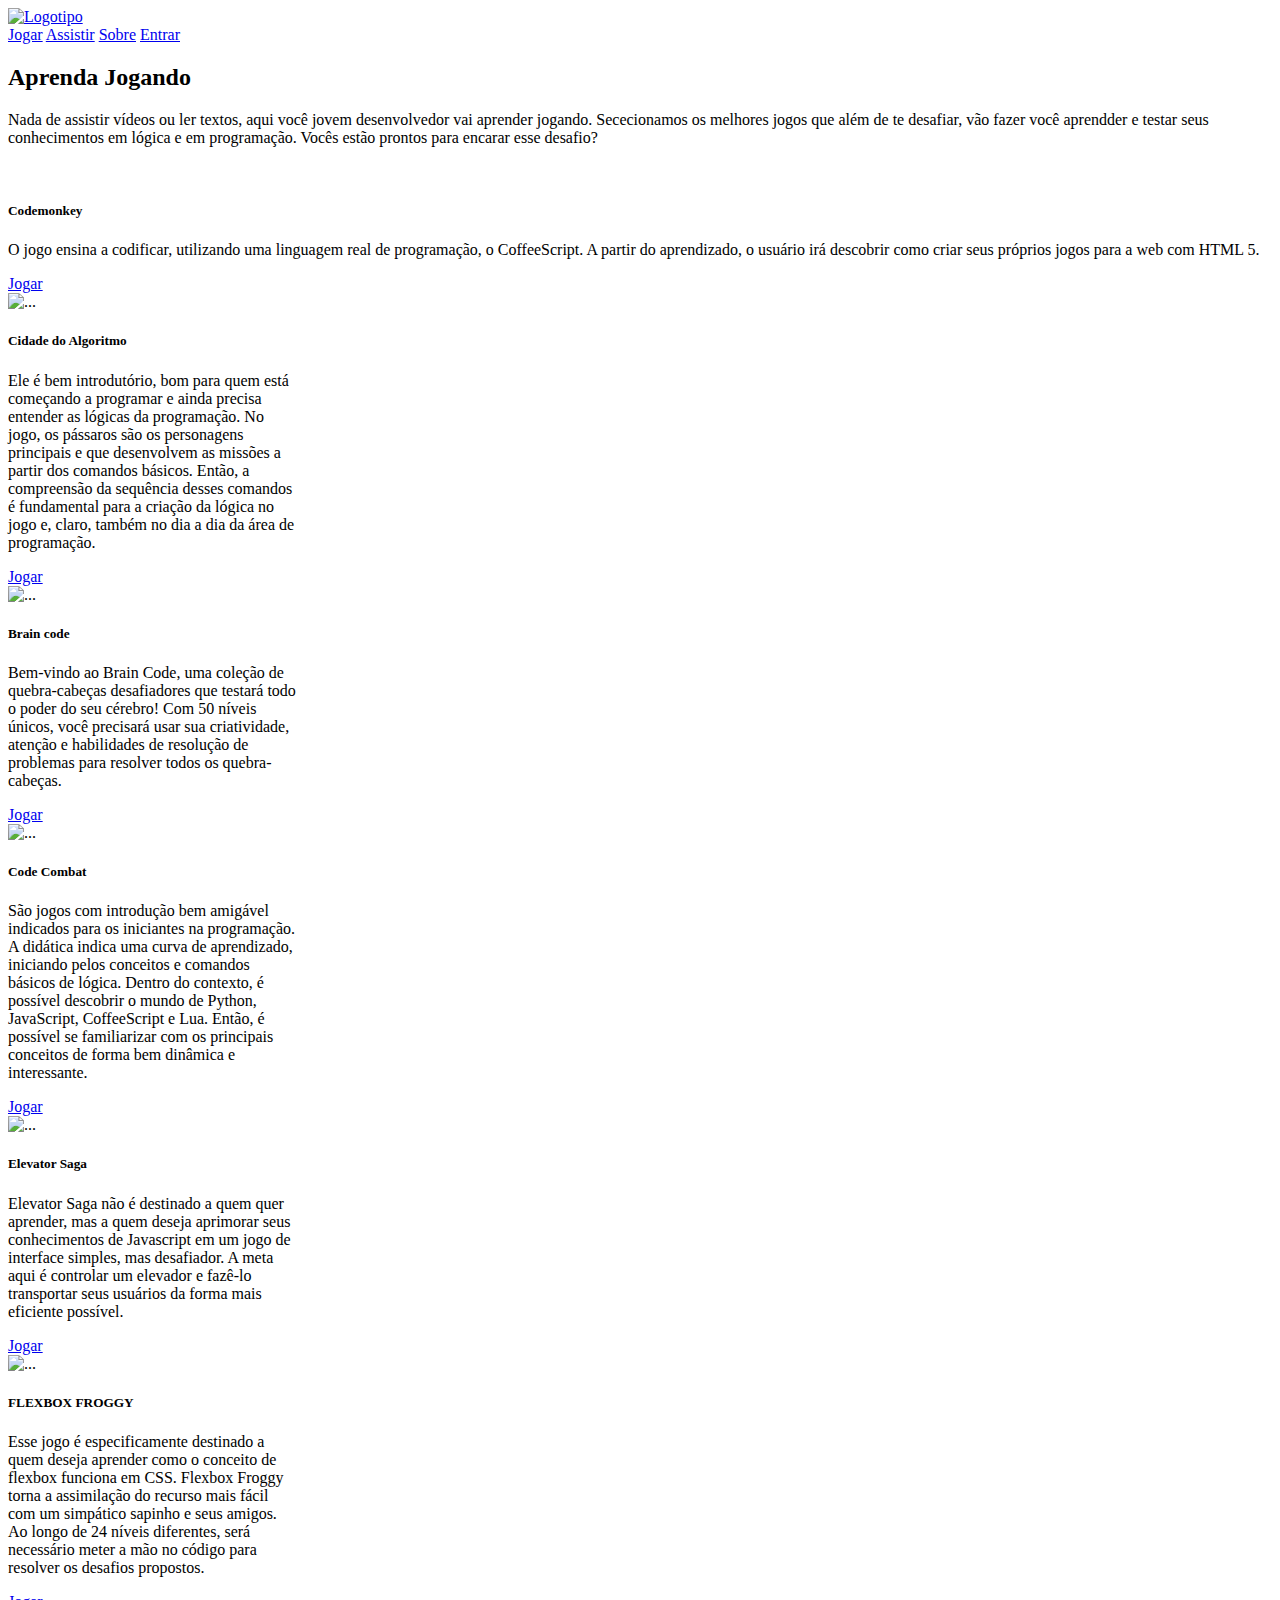
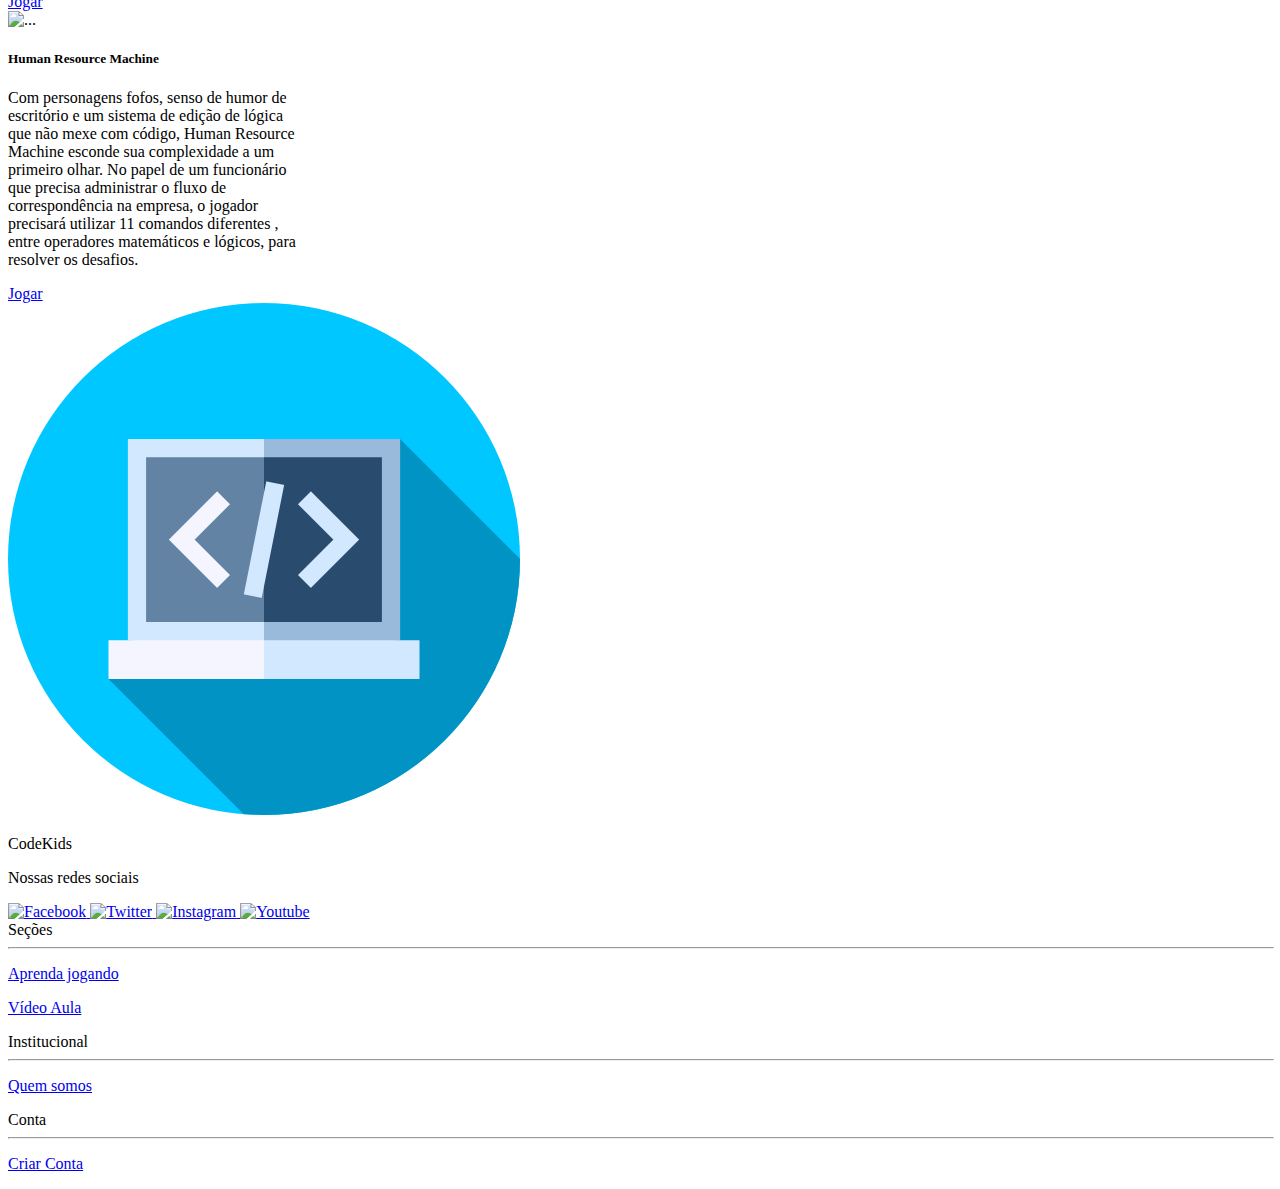
==== jogos.html @ b1df5c60 "refactor: alterado as pastas do projeto" ====
<!DOCTYPE html>
<html lang="pt-br">
<head>
    <meta charset="UTF-8">
    <meta name="viewport" content="width=device-width, initial-scale=1.0">

    <link rel="preconnect" href="https://fonts.googleapis.com">
    <link rel="preconnect" href="https://fonts.gstatic.com" crossorigin>
    <link href="https://fonts.googleapis.com/css2?family=Luckiest+Guy&display=swap" rel="stylesheet">
    <link rel="preconnect" href="https://fonts.googleapis.com">
    <link rel="preconnect" href="https://fonts.gstatic.com" crossorigin>
    <link href="https://fonts.googleapis.com/css2?family=Open+Sans&display=swap" rel="stylesheet">
    <link rel="stylesheet" href="css/jogos.css">

    <link href="https://cdn.jsdelivr.net/npm/bootstrap@5.3.2/dist/css/bootstrap.min.css" rel="stylesheet" integrity="sha384-T3c6CoIi6uLrA9TneNEoa7RxnatzjcDSCmG1MXxSR1GAsXEV/Dwwykc2MPK8M2HN" crossorigin="anonymous">

    <title>CodeKids/Jogos</title>
</head>
<body>
    <header>
        <nav>
            <nav class="menu">
                <a href="../index.html" class="menu__logo">
                  <img src="images/logo.png" alt="Logotipo" class="menu__logo-image"/>
                </a>
                <div class="menu__links">
                  <a href="jogos.html" class="menu__link">Jogar</a>
                  <a href="../videoAula/videoAula.html" class="menu__link">Assistir</a>
                  <a href="../quemSomos/quemSomos.html" class="menu__link">Sobre</a>
                  <a href="../login/login.html" class="menu__link">Entrar</a>
                </div>
            </nav>
        </nav>
    </header>
    

    <main>
        <section class="descricao" >
            <h2>Aprenda Jogando</h2>  
            <p>Nada de assistir vídeos ou ler textos, aqui você jovem desenvolvedor vai aprender jogando. Sececionamos os melhores jogos que além de te desafiar, vão fazer você aprendder e testar seus conhecimentos em lógica e em programação. Vocês estão prontos para encarar esse desafio?</p>
        </section>
        <section>
            <div class="card-destaque">
                <img class="card-destaque-img" src="images/codemonkey.png" alt="">
                <div class="card-destaque-conteudo">
                    <h5>Codemonkey</h5>
                    <p>O jogo ensina a codificar, utilizando uma linguagem real de programação, o CoffeeScript. A partir do aprendizado, o usuário irá descobrir como criar seus próprios jogos para a web com HTML 5.</p>
                    <a href="https://www.codemonkey.com/" target="_blank" class="btn btn-primary">Jogar</a>
                </div>
            </div>
        </section>
        <section class="cards">
            <div class="cards-line">
                <div class="card" style="width: 18rem;">
                    <img src="images/Cidade do Algoritmo.png" class="card-img-top" alt="...">
                    <div class="card-body">
                      <h5 class="card-title">Cidade do Algoritmo</h5>
                      <p class="card-text">Ele é bem introdutório, bom para quem está começando a programar e ainda precisa entender as lógicas da programação. No jogo, os pássaros são os personagens principais e que desenvolvem as missões a partir dos comandos básicos. Então, a compreensão da sequência desses comandos é fundamental para a criação da lógica no jogo e, claro, também no dia a dia da área de programação. </p>
                      <a href="https://play.google.com/store/apps/details?id=air.MusterenGames.ElHarezmiCoding&hl=pt_BR&gl=US" target="_blank" class="btn btn-primary">Jogar</a>
                    </div>
                </div>
                <div class="card" style="width: 18rem;">
                    <img src="images/brain code.png" class="card-img-top" alt="...">
                    <div class="card-body">
                      <h5 class="card-title">Brain code</h5>
                      <p class="card-text">Bem-vindo ao Brain Code, uma coleção de quebra-cabeças desafiadores que testará todo o poder do seu cérebro! Com 50 níveis únicos, você precisará usar sua criatividade, atenção e habilidades de resolução de problemas para resolver todos os quebra-cabeças.</p>
                      <a href="https://play.google.com/store/apps/details?id=com.kk.braincode&hl=pt_BR&gl=US" target="_blank" class="btn btn-primary">Jogar</a>
                    </div>
                </div>
                <div class="card" style="width: 18rem;">
                    <img src="images/codecombat-header.jpg" class="card-img-top" alt="...">
                    <div class="card-body">
                      <h5 class="card-title">Code Combat</h5>
                      <p class="card-text">São jogos com introdução bem amigável indicados para os iniciantes na programação. A didática indica uma curva de aprendizado, iniciando pelos conceitos e comandos básicos de lógica. Dentro do contexto, é possível descobrir o mundo de Python, JavaScript, CoffeeScript e Lua. Então, é possível se familiarizar com os principais conceitos de forma bem dinâmica e interessante.</p>
                      <a href="https://codecombat.com/" target="_blank" class="btn btn-primary">Jogar</a>
                    </div>
                </div>
                <div class="card" style="width: 18rem;">
                    <img src="images/elevator-saga.jpg" class="card-img-top" alt="...">
                    <div class="card-body">
                      <h5 class="card-title">Elevator Saga</h5>
                      <p class="card-text">Elevator Saga não é destinado a quem quer aprender, mas a quem deseja aprimorar seus conhecimentos de Javascript em um jogo de interface simples, mas desafiador. A meta aqui é controlar um elevador e fazê-lo transportar seus usuários da forma mais eficiente possível.</p>
                      <a href="https://play.elevatorsaga.com/" target="_blank" class="btn btn-primary">Jogar</a>
                    </div>
                </div>
                <div class="card" style="width: 18rem;">
                    <img src="images/flexbox froggy.jpg" class="card-img-top" alt="...">
                    <div class="card-body">
                      <h5 class="card-title">FLEXBOX FROGGY</h5>
                      <p class="card-text">Esse jogo é especificamente destinado a quem deseja aprender como o conceito de flexbox funciona em CSS. Flexbox Froggy torna a assimilação do recurso mais fácil com um simpático sapinho e seus amigos. Ao longo de 24 níveis diferentes, será necessário meter a mão no código para resolver os desafios propostos.</p>
                      <a href="https://flexboxfroggy.com/" target="_blank" class="btn btn-primary">Jogar</a>
                    </div>
                </div>
                <div class="card" style="width: 18rem;">
                    <img src="images/Human Resource Machine.jpg" class="card-img-top" alt="...">
                    <div class="card-body">
                      <h5 class="card-title">Human Resource Machine</h5>
                      <p class="card-text">Com personagens fofos, senso de humor de escritório e um sistema de edição de lógica que não mexe com código, Human Resource Machine esconde sua complexidade a um primeiro olhar. No papel de um funcionário que precisa administrar o fluxo de correspondência na empresa, o jogador precisará utilizar 11 comandos diferentes , entre operadores matemáticos e lógicos, para resolver os desafios.</p>
                      <a href="https://tomorrowcorporation.com/humanresourcemachine" target="_blank" class="btn btn-primary">Jogar</a>
                    </div>
                </div>
            </div>
        </section>
    </main>
    
    <footer class="footer container">
        <div class="empresa">
          <div class="footer__logo">
            <img src="assets/images/logo.png" alt="">
            <p>CodeKids</p>
          </div>
          <div class="footer__social">
            <p>Nossas redes sociais</p>
            <div class="social">
              <a href="https://www.facebook.com/" class="footer__social-link">
                <img src="images/facebook.png" alt="Facebook" />
              </a>
              <a href="https://twitter.com/" class="footer__social-link">
                <img src="images/twitter.png" alt="Twitter" />
              </a>
              <a href="https://www.instagram.com/" class="footer__social-link">
                <img src="images/instagram.png" alt="Instagram" />
              </a>
              <a href="https://www.youtube.com/" class="footer__social-link">
                <img src="images/youtube.png" alt="Youtube" />
              </a>
            </div>
          </div>
        </div>
  
        <div class="sections">
          <div>Seções
            <hr width="100%">
            <p><a href="jogos.html" class="footer__link">Aprenda jogando</a></p>
            <p><a href="../videoAula/videoAula.html" class="footer__link">Vídeo Aula</a></p>
        </div>
        <div>Institucional
          <hr width="100%">
          <p><a href="../quemSomos/quemSomos.html" class="footer__link">Quem somos</a></p>
        </div>
        <div>Conta
          <hr width="100%">
          <p><a href="../login/login.html" class="footer__link">Criar Conta</a></p>
        </div>
      </div>
    </footer>

    <script src="https://cdn.jsdelivr.net/npm/bootstrap@5.3.2/dist/js/bootstrap.bundle.min.js" integrity="sha384-C6RzsynM9kWDrMNeT87bh95OGNyZPhcTNXj1NW7RuBCsyN/o0jlpcV8Qyq46cDfL" crossorigin="anonymous"></script>
    <script src="https://cdn.jsdelivr.net/npm/@popperjs/core@2.11.8/dist/umd/popper.min.js" integrity="sha384-I7E8VVD/ismYTF4hNIPjVp/Zjvgyol6VFvRkX/vR+Vc4jQkC+hVqc2pM8ODewa9r" crossorigin="anonymous"></script>
    <script src="https://cdn.jsdelivr.net/npm/bootstrap@5.3.2/dist/js/bootstrap.min.js" integrity="sha384-BBtl+eGJRgqQAUMxJ7pMwbEyER4l1g+O15P+16Ep7Q9Q+zqX6gSbd85u4mG4QzX+" crossorigin="anonymous"></script>
</body>
</html>
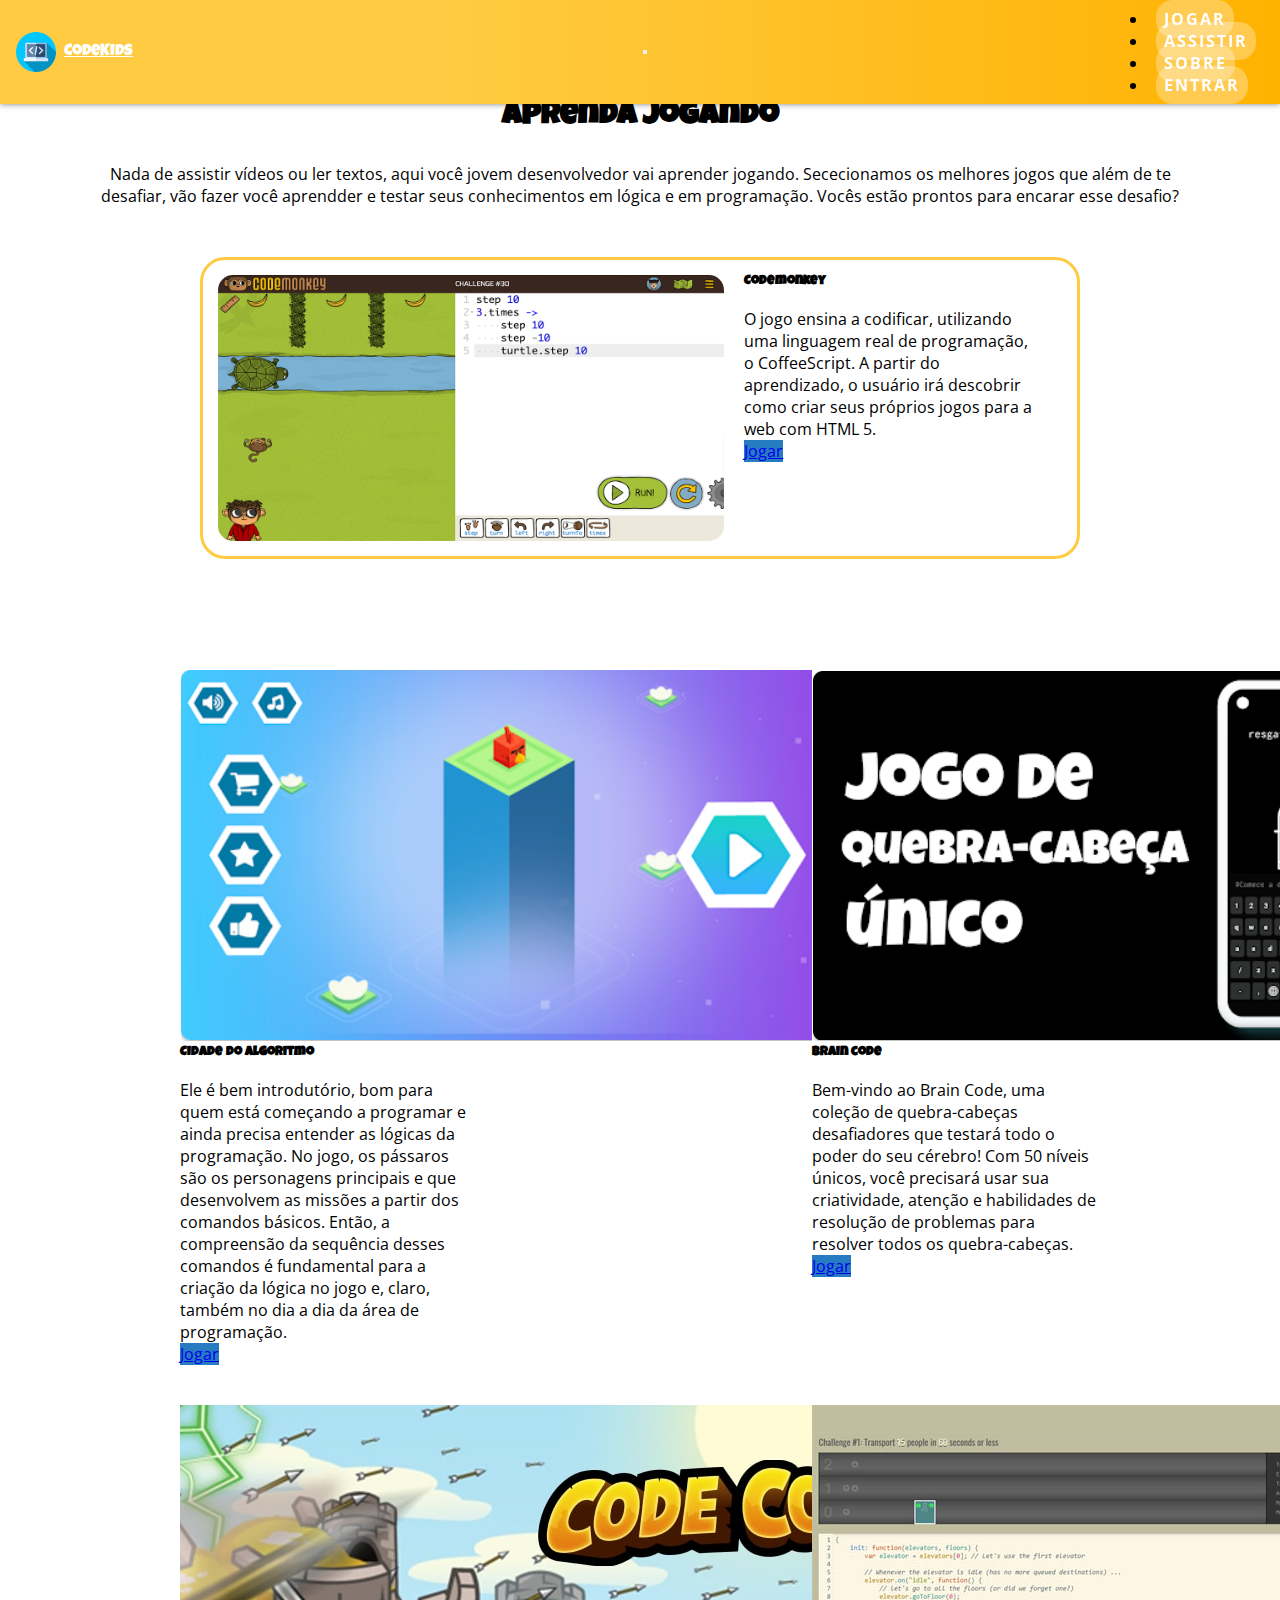
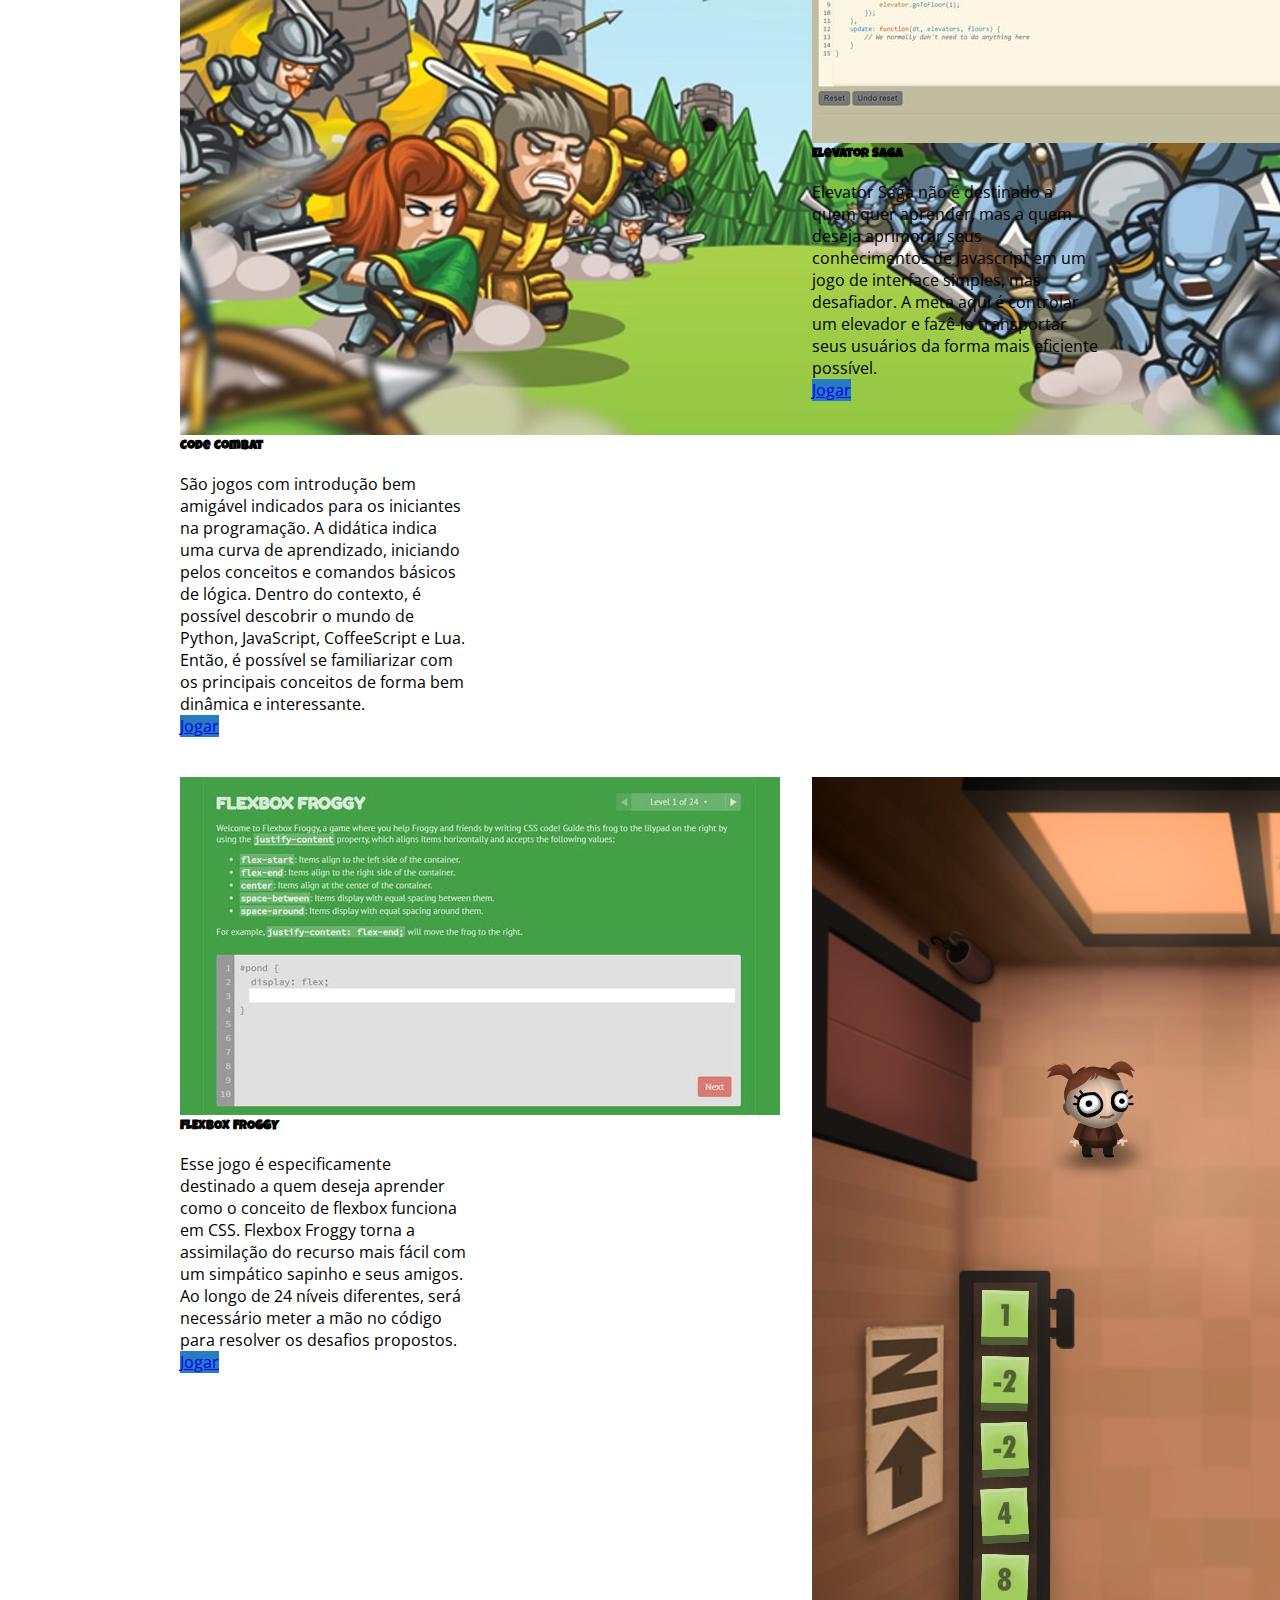
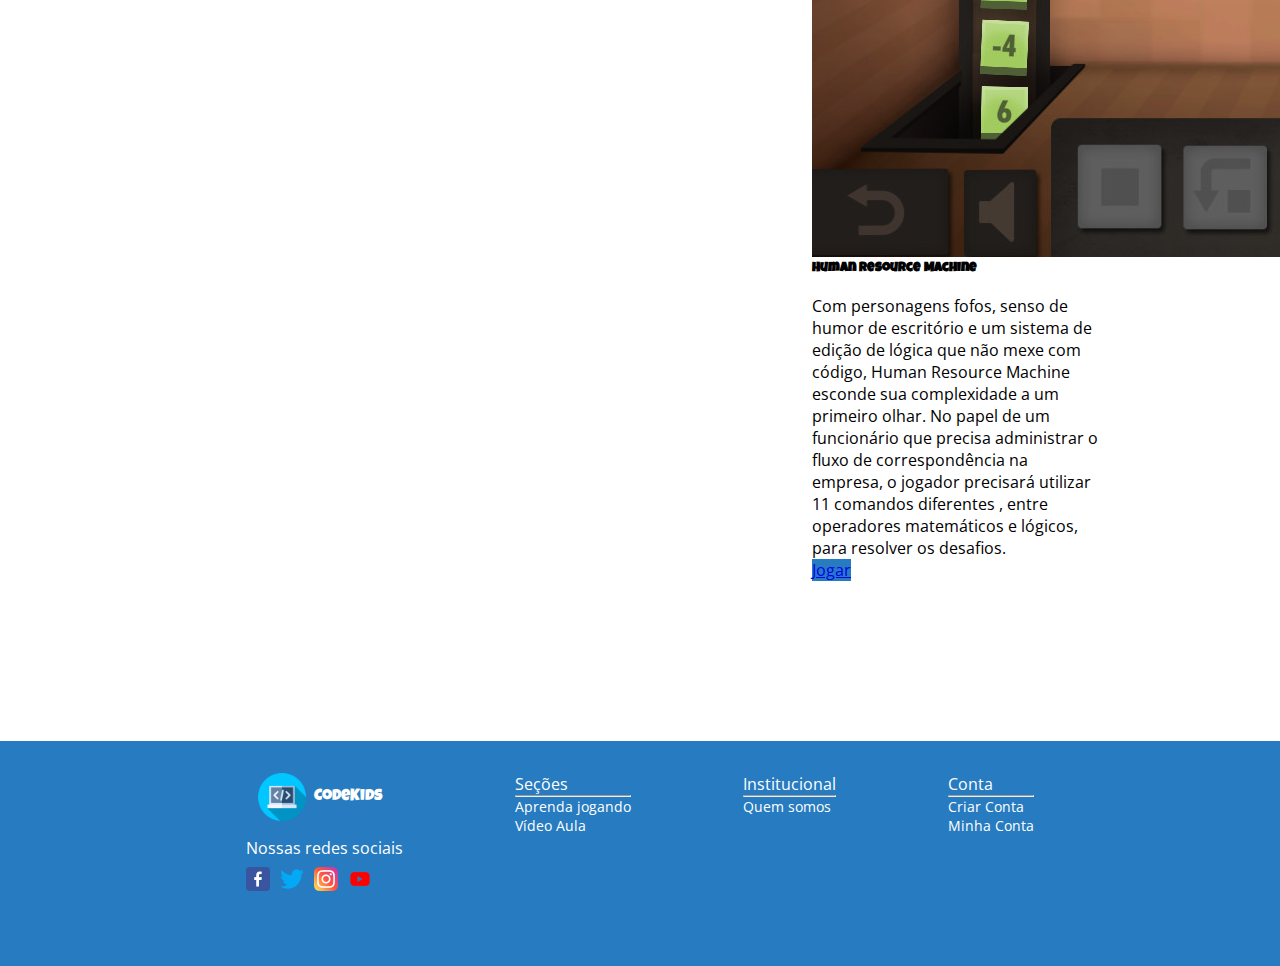
==== commit 75eaef91: "feat: adicionado css pagina jogos" ====
--- a/jogos.html
+++ b/jogos.html
@@ -1,152 +1,226 @@
 <!DOCTYPE html>
 <html lang="pt-br">
 <head>
-    <meta charset="UTF-8">
-    <meta name="viewport" content="width=device-width, initial-scale=1.0">
-
-    <link rel="preconnect" href="https://fonts.googleapis.com">
-    <link rel="preconnect" href="https://fonts.gstatic.com" crossorigin>
-    <link href="https://fonts.googleapis.com/css2?family=Luckiest+Guy&display=swap" rel="stylesheet">
-    <link rel="preconnect" href="https://fonts.googleapis.com">
-    <link rel="preconnect" href="https://fonts.gstatic.com" crossorigin>
-    <link href="https://fonts.googleapis.com/css2?family=Open+Sans&display=swap" rel="stylesheet">
-    <link rel="stylesheet" href="css/jogos.css">
-
-    <link href="https://cdn.jsdelivr.net/npm/bootstrap@5.3.2/dist/css/bootstrap.min.css" rel="stylesheet" integrity="sha384-T3c6CoIi6uLrA9TneNEoa7RxnatzjcDSCmG1MXxSR1GAsXEV/Dwwykc2MPK8M2HN" crossorigin="anonymous">
+    <!-- Metadados -->
+    <meta charset="UTF-8" />
+    <meta name="viewport" content="width=device-width, initial-scale=1.0" />
+    <meta
+      name="description"
+      content="CodeKids, a principal plataforma educativa brasileira, oferece uma introdução cativante à programação para crianças. Explore jogos interativos, aulas em vídeo envolventes e uma abordagem lúdica para inspirar e capacitar jovens mentes para o futuro digital."
+    />
+    <meta
+      name="keywords"
+      content="CodeKids, programação para crianças, jogos educativos, aulas em vídeo, educação digital, aprendizado divertido, desenvolvimento infantil, tecnologia para crianças."
+    />
+    <!-- Links -->
+    <link rel="preconnect" href="https://fonts.googleapis.com" />
+    <link rel="preconnect" href="https://fonts.gstatic.com" crossorigin />
+    <link
+      href="https://fonts.googleapis.com/css2?family=Luckiest+Guy&display=swap"
+      rel="stylesheet"
+    />
+    <link rel="preconnect" href="https://fonts.googleapis.com" />
+    <link rel="preconnect" href="https://fonts.gstatic.com" crossorigin />
+    <link
+      href="https://fonts.googleapis.com/css2?family=Open+Sans&display=swap"
+      rel="stylesheet"
+    />
+    <!-- Bootstrap -->
+    <link
+      href="https://cdn.jsdelivr.net/npm/bootstrap@5.3.2/dist/css/bootstrap.min.css"
+      rel="stylesheet"
+      integrity="sha384-T3c6CoIi6uLrA9TneNEoa7RxnatzjcDSCmG1MXxSR1GAsXEV/Dwwykc2MPK8M2HN"
+      crossorigin="anonymous"
+    />
+    <!-- CSS -->
+    <link rel="stylesheet" href="assets/css/global.css" />
+    <link rel="stylesheet" href="assets/css/jogos.css">
 
     <title>CodeKids/Jogos</title>
 </head>
 <body>
-    <header>
-        <nav>
-            <nav class="menu">
-                <a href="../index.html" class="menu__logo">
-                  <img src="images/logo.png" alt="Logotipo" class="menu__logo-image"/>
-                </a>
-                <div class="menu__links">
-                  <a href="jogos.html" class="menu__link">Jogar</a>
-                  <a href="../videoAula/videoAula.html" class="menu__link">Assistir</a>
-                  <a href="../quemSomos/quemSomos.html" class="menu__link">Sobre</a>
-                  <a href="../login/login.html" class="menu__link">Entrar</a>
-                </div>
-            </nav>
-        </nav>
-    </header>
+    <!-- Navbar -->
+    <nav class="menu navbar navbar-expand-lg navbar-dark bg-dark">
+      <a href="index.html" class="menu__logo-bloco menu__logo navbar-brand">
+        <img
+          src="assets/images/global/logo.png"
+          alt="Logotipo"
+          class="menu__logo-image navbar__logo-image"
+        />
+        <p>CodeKids</p>
+      </a>
+
+      <!-- Menu -->
+      <button
+        class="navbar-toggler"
+        type="button"
+        data-toggle="collapse"
+        data-target="#navbarNav"
+        aria-controls="navbarNav"
+        aria-expanded="false"
+        aria-label="Toggle navigation"
+      >
+        <span class="navbar-toggler-icon"></span>
+      </button>
+      <section class="collapse navbar-collapse menu__links" id="navbarNav">
+        <ul class="navbar-nav ml-auto">
+          <li class="nav-item active">
+            <a class="nav-link menu__link" href="jogos.html">Jogar</a>
+          </li>
+          <li class="nav-item">
+            <a class="nav-link menu__link" href="videoAula.html">Assistir</a>
+          </li>
+          <li class="nav-item">
+            <a class="nav-link menu__link" href="quemSomos.html">Sobre</a>
+          </li>
+          <li class="nav-item">
+            <a class="nav-link menu__link" href="login.html">Entrar</a>
+          </li>
+        </ul>
+      </section>
+    </nav>
     
 
     <main>
         <section class="descricao" >
-            <h2>Aprenda Jogando</h2>  
+            <h1>Aprenda Jogando</h1>  
             <p>Nada de assistir vídeos ou ler textos, aqui você jovem desenvolvedor vai aprender jogando. Sececionamos os melhores jogos que além de te desafiar, vão fazer você aprendder e testar seus conhecimentos em lógica e em programação. Vocês estão prontos para encarar esse desafio?</p>
         </section>
-        <section>
+        <section class="destaque">
             <div class="card-destaque">
-                <img class="card-destaque-img" src="images/codemonkey.png" alt="">
+                <img class="card-destaque-img" src="assets/images/jogos/codemonkey.png" alt="">
                 <div class="card-destaque-conteudo">
-                    <h5>Codemonkey</h5>
+                    <h5 class="card-title">Codemonkey</h5>
                     <p>O jogo ensina a codificar, utilizando uma linguagem real de programação, o CoffeeScript. A partir do aprendizado, o usuário irá descobrir como criar seus próprios jogos para a web com HTML 5.</p>
-                    <a href="https://www.codemonkey.com/" target="_blank" class="btn btn-primary">Jogar</a>
+                    <a href="https://www.codemonkey.com/" target="_blank" class="btn btn-primary btn-modificador">Jogar</a>
                 </div>
             </div>
         </section>
         <section class="cards">
             <div class="cards-line">
                 <div class="card" style="width: 18rem;">
-                    <img src="images/Cidade do Algoritmo.png" class="card-img-top" alt="...">
+                    <img src="assets/images/jogos/Cidade do Algoritmo.png" class="card-img-top" alt="...">
                     <div class="card-body">
                       <h5 class="card-title">Cidade do Algoritmo</h5>
                       <p class="card-text">Ele é bem introdutório, bom para quem está começando a programar e ainda precisa entender as lógicas da programação. No jogo, os pássaros são os personagens principais e que desenvolvem as missões a partir dos comandos básicos. Então, a compreensão da sequência desses comandos é fundamental para a criação da lógica no jogo e, claro, também no dia a dia da área de programação. </p>
-                      <a href="https://play.google.com/store/apps/details?id=air.MusterenGames.ElHarezmiCoding&hl=pt_BR&gl=US" target="_blank" class="btn btn-primary">Jogar</a>
-                    </div>
-                </div>
-                <div class="card" style="width: 18rem;">
-                    <img src="images/brain code.png" class="card-img-top" alt="...">
+                      <a href="https://play.google.com/store/apps/details?id=air.MusterenGames.ElHarezmiCoding&hl=pt_BR&gl=US" target="_blank" class="btn btn-primary btn-modificador">Jogar</a>
+                    </div>
+                </div>
+                <div class="card" style="width: 18rem;">
+                    <img src="assets/images/jogos/brain code.png" class="card-img-top" alt="...">
                     <div class="card-body">
                       <h5 class="card-title">Brain code</h5>
                       <p class="card-text">Bem-vindo ao Brain Code, uma coleção de quebra-cabeças desafiadores que testará todo o poder do seu cérebro! Com 50 níveis únicos, você precisará usar sua criatividade, atenção e habilidades de resolução de problemas para resolver todos os quebra-cabeças.</p>
-                      <a href="https://play.google.com/store/apps/details?id=com.kk.braincode&hl=pt_BR&gl=US" target="_blank" class="btn btn-primary">Jogar</a>
-                    </div>
-                </div>
-                <div class="card" style="width: 18rem;">
-                    <img src="images/codecombat-header.jpg" class="card-img-top" alt="...">
+                      <a href="https://play.google.com/store/apps/details?id=com.kk.braincode&hl=pt_BR&gl=US" target="_blank" class="btn btn-primary btn-modificador">Jogar</a>
+                    </div>
+                </div>
+                <div class="card" style="width: 18rem;">
+                    <img src="assets/images/jogos/codecombat-header.jpg" class="card-img-top" alt="...">
                     <div class="card-body">
                       <h5 class="card-title">Code Combat</h5>
                       <p class="card-text">São jogos com introdução bem amigável indicados para os iniciantes na programação. A didática indica uma curva de aprendizado, iniciando pelos conceitos e comandos básicos de lógica. Dentro do contexto, é possível descobrir o mundo de Python, JavaScript, CoffeeScript e Lua. Então, é possível se familiarizar com os principais conceitos de forma bem dinâmica e interessante.</p>
-                      <a href="https://codecombat.com/" target="_blank" class="btn btn-primary">Jogar</a>
-                    </div>
-                </div>
-                <div class="card" style="width: 18rem;">
-                    <img src="images/elevator-saga.jpg" class="card-img-top" alt="...">
+                      <a href="https://codecombat.com/" target="_blank" class="btn btn-primary btn-modificador">Jogar</a>
+                    </div>
+                </div>
+                <div class="card" style="width: 18rem;">
+                    <img src="assets/images/jogos/elevator-saga.jpg" class="card-img-top" alt="...">
                     <div class="card-body">
                       <h5 class="card-title">Elevator Saga</h5>
                       <p class="card-text">Elevator Saga não é destinado a quem quer aprender, mas a quem deseja aprimorar seus conhecimentos de Javascript em um jogo de interface simples, mas desafiador. A meta aqui é controlar um elevador e fazê-lo transportar seus usuários da forma mais eficiente possível.</p>
-                      <a href="https://play.elevatorsaga.com/" target="_blank" class="btn btn-primary">Jogar</a>
-                    </div>
-                </div>
-                <div class="card" style="width: 18rem;">
-                    <img src="images/flexbox froggy.jpg" class="card-img-top" alt="...">
+                      <a href="https://play.elevatorsaga.com/" target="_blank" class="btn btn-primary btn-modificador">Jogar</a>
+                    </div>
+                </div>
+                <div class="card" style="width: 18rem;">
+                    <img src="assets/images/jogos/flexbox froggy.jpg" class="card-img-top" alt="...">
                     <div class="card-body">
                       <h5 class="card-title">FLEXBOX FROGGY</h5>
                       <p class="card-text">Esse jogo é especificamente destinado a quem deseja aprender como o conceito de flexbox funciona em CSS. Flexbox Froggy torna a assimilação do recurso mais fácil com um simpático sapinho e seus amigos. Ao longo de 24 níveis diferentes, será necessário meter a mão no código para resolver os desafios propostos.</p>
-                      <a href="https://flexboxfroggy.com/" target="_blank" class="btn btn-primary">Jogar</a>
-                    </div>
-                </div>
-                <div class="card" style="width: 18rem;">
-                    <img src="images/Human Resource Machine.jpg" class="card-img-top" alt="...">
+                      <a href="https://flexboxfroggy.com/" target="_blank" class="btn btn-primary btn-modificador">Jogar</a>
+                    </div>
+                </div>
+                <div class="card" style="width: 18rem;">
+                    <img src="assets/images/jogos/Human Resource Machine.jpg" class="card-img-top" alt="...">
                     <div class="card-body">
                       <h5 class="card-title">Human Resource Machine</h5>
                       <p class="card-text">Com personagens fofos, senso de humor de escritório e um sistema de edição de lógica que não mexe com código, Human Resource Machine esconde sua complexidade a um primeiro olhar. No papel de um funcionário que precisa administrar o fluxo de correspondência na empresa, o jogador precisará utilizar 11 comandos diferentes , entre operadores matemáticos e lógicos, para resolver os desafios.</p>
-                      <a href="https://tomorrowcorporation.com/humanresourcemachine" target="_blank" class="btn btn-primary">Jogar</a>
+                      <a href="https://tomorrowcorporation.com/humanresourcemachine" target="_blank" class="btn btn-primary btn-modificador">Jogar</a>
                     </div>
                 </div>
             </div>
         </section>
     </main>
     
-    <footer class="footer container">
-        <div class="empresa">
-          <div class="footer__logo">
-            <img src="assets/images/logo.png" alt="">
-            <p>CodeKids</p>
+    <footer>
+      <!-- Logo -->
+      <div class="empresa">
+        <div class="footer__logo">
+          <img src="assets/images/global/logo.png" alt="Logotipo" />
+          <p>CodeKids</p>
+        </div>
+        <!-- Redes Sociais -->
+        <div class="footer__social">
+          <p>Nossas redes sociais</p>
+          <div class="social">
+            <a
+              href="https://www.facebook.com/"
+              class="footer__social-link"
+              target="_blank"
+            >
+              <img src="assets/images/global/facebook.png" alt="Facebook" />
+            </a>
+            <a
+              href="https://twitter.com/"
+              class="footer__social-link"
+              target="_blank"
+            >
+              <img src="assets/images/global/twitter.png" alt="Twitter" />
+            </a>
+            <a
+              href="https://www.instagram.com/"
+              class="footer__social-link"
+              target="_blank"
+            >
+              <img src="assets/images/global/instagram.png" alt="Instagram" />
+            </a>
+            <a
+              href="https://www.youtube.com/"
+              class="footer__social-link"
+              target="_blank"
+            >
+              <img src="assets/images/global/youtube.png" alt="Youtube" />
+            </a>
           </div>
-          <div class="footer__social">
-            <p>Nossas redes sociais</p>
-            <div class="social">
-              <a href="https://www.facebook.com/" class="footer__social-link">
-                <img src="images/facebook.png" alt="Facebook" />
-              </a>
-              <a href="https://twitter.com/" class="footer__social-link">
-                <img src="images/twitter.png" alt="Twitter" />
-              </a>
-              <a href="https://www.instagram.com/" class="footer__social-link">
-                <img src="images/instagram.png" alt="Instagram" />
-              </a>
-              <a href="https://www.youtube.com/" class="footer__social-link">
-                <img src="images/youtube.png" alt="Youtube" />
-              </a>
-            </div>
-          </div>
-        </div>
-  
-        <div class="sections">
-          <div>Seções
-            <hr width="100%">
-            <p><a href="jogos.html" class="footer__link">Aprenda jogando</a></p>
-            <p><a href="../videoAula/videoAula.html" class="footer__link">Vídeo Aula</a></p>
-        </div>
-        <div>Institucional
-          <hr width="100%">
-          <p><a href="../quemSomos/quemSomos.html" class="footer__link">Quem somos</a></p>
-        </div>
-        <div>Conta
-          <hr width="100%">
-          <p><a href="../login/login.html" class="footer__link">Criar Conta</a></p>
+        </div>
+      </div>
+      <!-- Links do Rodapé -->
+      <div class="sections">
+        <div>
+          Seções
+          <hr width="100%" />
+          <p><a href="jogos.html" class="footer__link">Aprenda jogando</a></p>
+          <p><a href="videoAula.html" class="footer__link">Vídeo Aula</a></p>
+        </div>
+        <div>
+          Institucional
+          <hr width="100%" />
+          <p><a href="quemSomos.html" class="footer__link">Quem somos</a></p>
+        </div>
+        <div>
+          Conta
+          <hr width="100%" />
+          <p><a href="login.html" class="footer__link">Criar Conta</a></p>
+          <p><a href="login.html" class="footer__link">Minha Conta</a></p>
         </div>
       </div>
     </footer>
-
-    <script src="https://cdn.jsdelivr.net/npm/bootstrap@5.3.2/dist/js/bootstrap.bundle.min.js" integrity="sha384-C6RzsynM9kWDrMNeT87bh95OGNyZPhcTNXj1NW7RuBCsyN/o0jlpcV8Qyq46cDfL" crossorigin="anonymous"></script>
-    <script src="https://cdn.jsdelivr.net/npm/@popperjs/core@2.11.8/dist/umd/popper.min.js" integrity="sha384-I7E8VVD/ismYTF4hNIPjVp/Zjvgyol6VFvRkX/vR+Vc4jQkC+hVqc2pM8ODewa9r" crossorigin="anonymous"></script>
-    <script src="https://cdn.jsdelivr.net/npm/bootstrap@5.3.2/dist/js/bootstrap.min.js" integrity="sha384-BBtl+eGJRgqQAUMxJ7pMwbEyER4l1g+O15P+16Ep7Q9Q+zqX6gSbd85u4mG4QzX+" crossorigin="anonymous"></script>
+    <!-- JavaScript -->
+    <script
+      src="https://cdn.jsdelivr.net/npm/bootstrap@5.3.2/dist/js/bootstrap.bundle.min.js"
+      integrity="sha384-C6RzsynM9kWDrMNeT87bh95OGNyZPhcTNXj1NW7RuBCsyN/o0jlpcV8Qyq46cDfL"
+      crossorigin="anonymous"
+    ></script>
+    <script src="https://code.jquery.com/jquery-3.6.4.min.js"></script>
+    <script src="https://cdn.jsdelivr.net/npm/@popperjs/core@2.10.2/dist/umd/popper.min.js"></script>
+    <script src="https://stackpath.bootstrapcdn.com/bootstrap/4.5.2/js/bootstrap.min.js"></script>
 </body>
 </html>--- a/assets/css/global.css
+++ b/assets/css/global.css
@@ -0,0 +1,224 @@
+:root {
+    --palette-blue: #277bc0;
+    --palette-orange: #ffb200;
+    --palette-yellow: #ffcb42;
+    --palette-light-yellow: #fff4cf;
+    --btn-bg-color-gradient: linear-gradient(0deg, rgba(255,178,0,1) 0%, rgba(255,222,0,1) 100%);
+    --btn-link-color: #fff;
+    --shadow: 0px 0px 6px 0px rgba(0, 0, 0, 0.5);
+    --nav-bg-color: linear-gradient(90deg, rgba(255,203,66,1) 35%, rgba(255,178,0,1) 100%);
+    --nav-bg-link-color: rgba(255, 255, 255, 0.3);
+    --nav-link-color: #fff;
+    --text-color: #fff;
+    --link-color: #277bc0;
+    --form-bg-color: rgba(211, 211, 211, 0.06);
+    --form-field-bg-color: rgba(0, 0, 0, 0.2);
+    --form-field-border: 1px solid rgba(255, 255, 255, 0.7);
+    --form-field-placeholder: rgba(255, 255, 255, 0.7);
+    --form-field-error: rgb(255, 76, 76);
+    --footer-link-color: #fff;
+  
+    scroll-behavior: smooth;
+}
+
+
+* {
+  box-sizing: border-box;
+  margin: 0;
+  padding: 0;
+}
+
+body {
+  font-family: "Open Sans";
+  max-width: 100%;
+  overflow-x: hidden;
+}
+
+/* Navbar */
+.menu {
+  width: 100%;
+  padding: 0.5rem 1rem;
+  position: fixed;
+  top: 0;
+  display: flex;
+  justify-content: space-between;
+  align-items: center;
+  background: var(--nav-bg-color);
+  z-index: 1;
+  box-shadow: var(--shadow);
+}
+
+.menu__logo-bloco {
+  display: flex;
+  flex-direction: row;
+  align-items: center;
+  font-family: "Luckiest Guy";
+  color: var(--text-color);
+}
+
+.menu__logo-bloco > p {
+  margin: 0 8px;}
+
+.menu__logo {
+  max-width: 160px;
+}
+
+.menu__logo-image {
+  width: 100%;
+  height: 2rem;
+}
+
+.menu__link {
+  margin-right: 1rem;
+  font-weight: 700;
+  font-size: 0.75rem;
+  background-color: var(--nav-bg-link-color);
+  border-radius: 17px;
+  margin: .5rem;
+  padding: 1rem;
+  color: var(--nav-link-color);
+  text-decoration: none;
+  text-transform: uppercase;
+  letter-spacing: 2px;
+}
+
+.menu__link:hover{
+    text-decoration: underline;
+}
+
+/* Custom Scrollbar */
+
+::-webkit-scrollbar {
+  width: 10px;
+}
+
+::-webkit-scrollbar-thumb {
+  background: var(--palette-yellow);
+  border-radius: 10px;
+}
+
+::-webkit-scrollbar-thumb:hover {
+  background: var(--palette-orange);
+}
+
+/* Footer */
+footer {
+  display: flex;
+  flex-direction: column;
+  gap: 4rem;
+  padding-top: 1rem;
+  padding-bottom: 1rem;
+  width: auto;
+  height: 45vh;
+  background-color: var(--palette-blue);
+  color: var(--footer-link-color);
+  text-decoration: none;
+}
+
+.empresa,
+.sections {
+  display: flex;
+  flex-direction: row;
+  flex-wrap: wrap;
+  justify-content: space-around;
+  font-size: 16px;
+}
+
+.sections p {
+  font-size: 14px;
+}
+
+.footer__logo {
+  display: flex;
+  flex-direction: row;
+  align-items: center;
+  font-family: "Luckiest Guy";
+}
+
+.footer__logo img {
+  max-width: 160px;
+  max-height: 3rem;
+}
+
+.footer__logo > p{
+    margin: 0 .5rem;
+}
+.social {
+  display: flex;
+  flex-direction: row;
+  align-items: center;
+  /* justify-content: center; */
+  gap: 10px;
+  margin-top: 8px;
+}
+
+.footer__link {
+  color: #fff;
+  text-decoration: none;
+}
+
+/* Tablet */
+@media screen and (min-width: 768px) and (max-width: 1023px) {
+  .nav
+    .menu__logo-image {
+    height: 2.5rem;
+  }
+  footer {
+    display: flex;
+    flex-direction: row;
+    justify-content: center;
+    align-items: flex-start;
+    gap: 5rem;
+    margin: 0;
+    padding: 2rem;
+    height: 20vh;
+  }
+  .empresa {
+    display: flex;
+    flex-direction: column;
+    justify-content: center;
+    gap: 1rem;
+  }
+  .sections {
+    gap: 5rem;
+  }
+}
+
+/* Telas maiores */
+@media screen and (min-width: 1024px) {
+  .menu__logo-image {
+    height: 2.5rem;
+  }
+  .menu__link {
+    font-size: 1rem;
+    margin: .5rem;
+    padding: .5rem;
+  }
+  .navbar-expand-lg .navbar-collapse {
+    display: flex !important;
+    flex-direction: row;
+    justify-content: end;
+    align-items: end;
+    padding: 0;
+  }
+  footer{
+    display: flex;
+    flex-direction: row;
+    justify-content: center;
+    align-items: flex-start;
+    gap: 7rem;
+    padding: 2rem;
+    height: 25vh;
+    
+  }
+  .empresa {
+    display: flex;
+    flex-direction: column;
+    justify-content: center;
+    align-items: center;
+    gap: 1rem;
+  }
+  .sections {
+    gap: 7rem;
+  }
+}
--- a/assets/css/jogos.css
+++ b/assets/css/jogos.css
@@ -0,0 +1,153 @@
+  main {
+    margin: 100px;
+  }
+
+  h1 {
+    margin: 30px 0;
+    font-family: "Luckiest Guy";
+  }
+
+  .descricao {
+    text-align: center;
+    margin-bottom: 50px;
+  }
+
+  .destaque {
+    margin: 50px;
+  }
+
+  .cards {
+    display: flex;
+    flex-direction: column;
+    margin: 20px;
+    padding: 20px;
+  }
+
+  .cards-line {
+    display: flex;
+    margin: 20px;
+    justify-content: space-between;
+    flex-wrap: wrap;
+  }
+
+  .card{
+    margin: 20px;
+  }
+
+  .card-title {
+    color: black;
+    font-family: "Luckiest Guy";
+    margin-bottom: 20px;
+  }
+
+  .card-text {
+    color: black;
+  }
+
+  .card-destaque {
+    display: flex;
+    border: 3px solid #FFCB42;
+    border-radius: 25px;
+    margin-left: 50px;
+    margin-right: 50px;
+    padding: 15px;
+  }
+
+  .card-destaque-img {
+    height: 400px;
+    width: 600px;
+    border-radius: 15px;
+  }
+
+  .card-destaque-conteudo {
+    padding-left: 20px;
+    padding-right: 20px;
+  }
+
+  .btn-modificador {
+    background-color: var(--palette-blue);
+    border-color: var(--palette-blue);
+    animation: wiggle 2.2s linear infinite;
+  }
+  
+  /* Tablet */
+  @media screen and (min-width: 768px) and (max-width: 1023px){
+    main {
+      margin: 100px 50px;
+    }
+
+    .card-destaque {
+      flex-direction: column;
+      margin: 50px;
+    }
+
+    .destaque {
+      margin: 50px;
+    }
+
+    .card-destaque-img {
+      height: 100%;
+      width: 100%;
+      border-radius: 15px;
+      margin-bottom: 30px;
+    }
+  }
+  
+  /* Telas maiores */
+  @media screen and (min-width: 1024px){
+    .card-destaque-img {
+      height: 100%;
+      width: 60%;
+      border-radius: 15px;
+    }
+  }
+
+  /* Telas menores */
+  @media screen and (max-width: 767px){
+    main {
+      margin: 100px 30px;
+    }
+
+    .destaque {
+      margin: 30px;
+    }
+
+    .card-destaque {
+      flex-direction: column;
+      margin: 30px;
+    }
+
+    .card-destaque-img {
+      height: 100%;
+      width: 100%;
+      border-radius: 15px;
+      margin-bottom: 30px;
+    }
+  }
+
+  /* Animação do botão */
+@keyframes wiggle {
+  0%,
+  10% {
+    transform: rotate(0);
+  }
+  15% {
+    transform: rotate(-10deg);
+  }
+  20% {
+    transform: rotate(5deg);
+  }
+  25% {
+    transform: rotate(-5deg);
+  }
+  30% {
+    transform: rotate(5deg);
+  }
+  35% {
+    transform: rotate(-5deg);
+  }
+  40%,
+  100% {
+    transform: rotate(0);
+  }
+}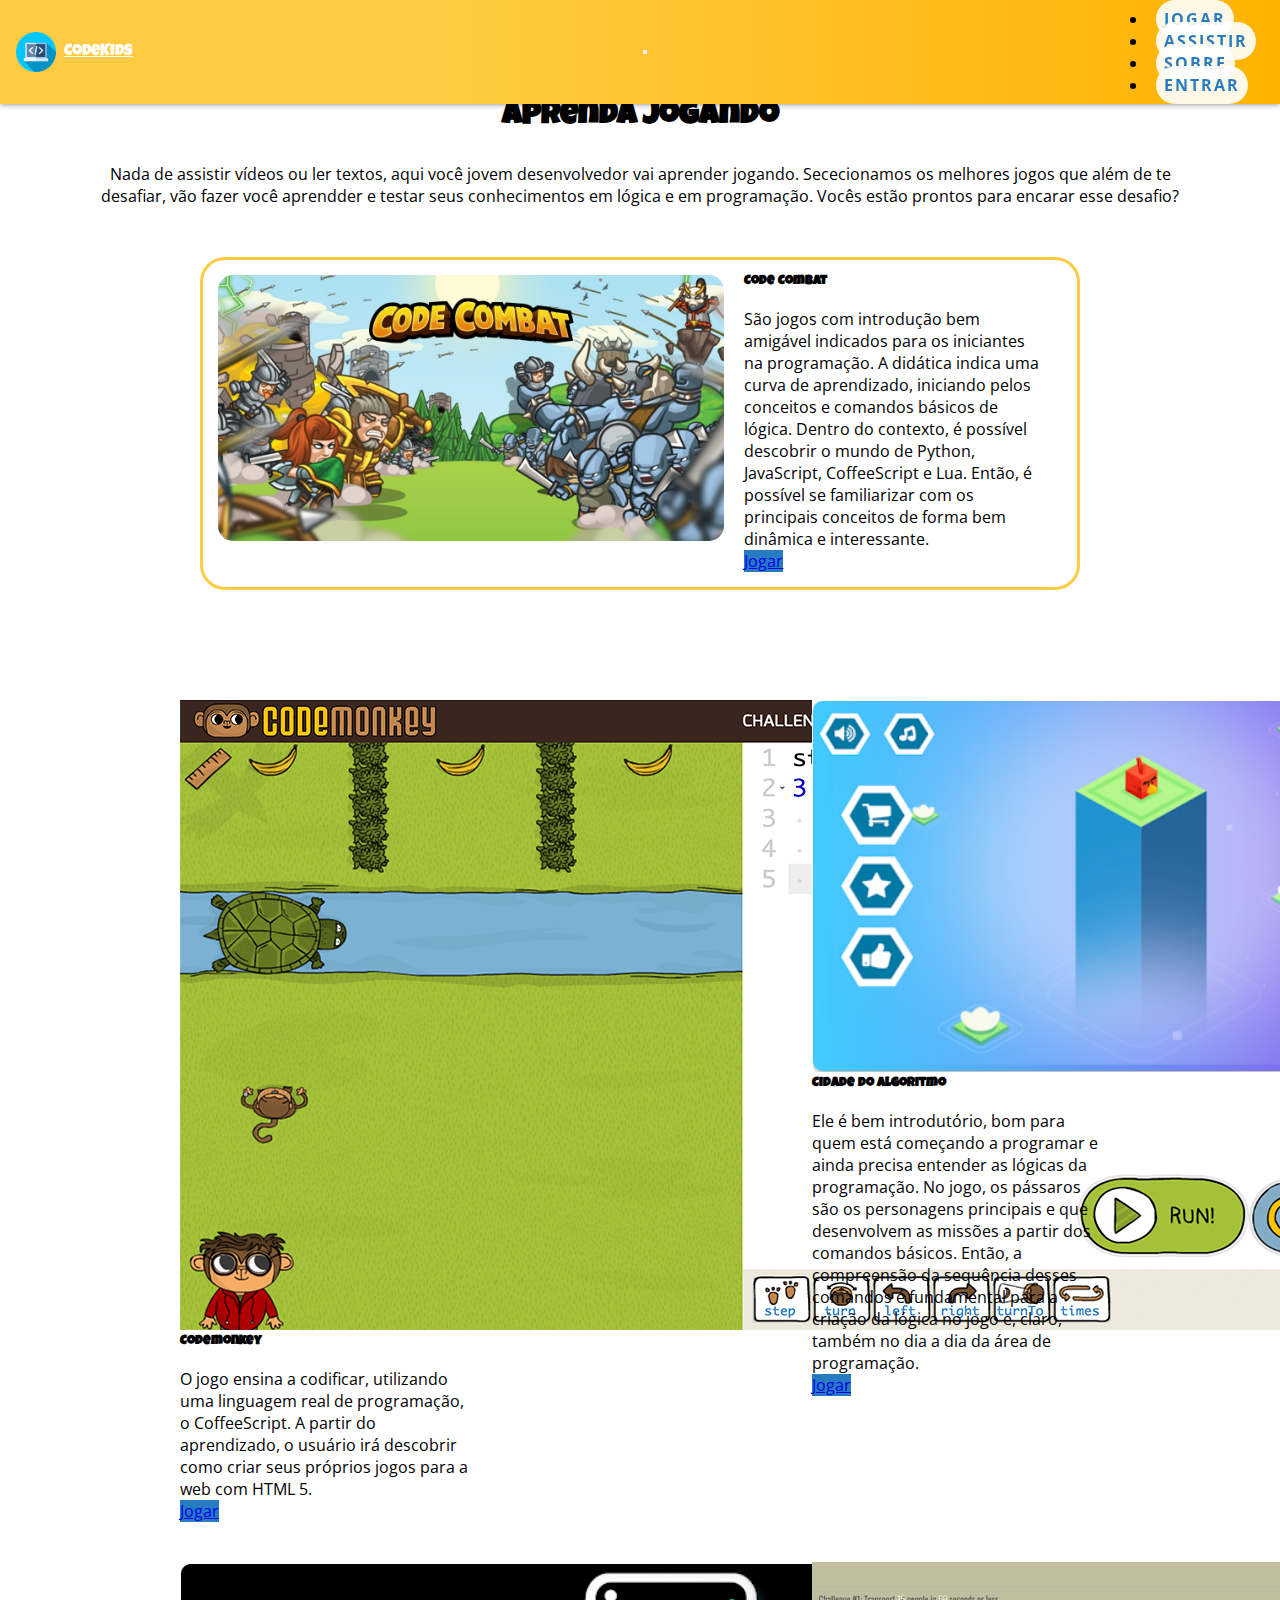
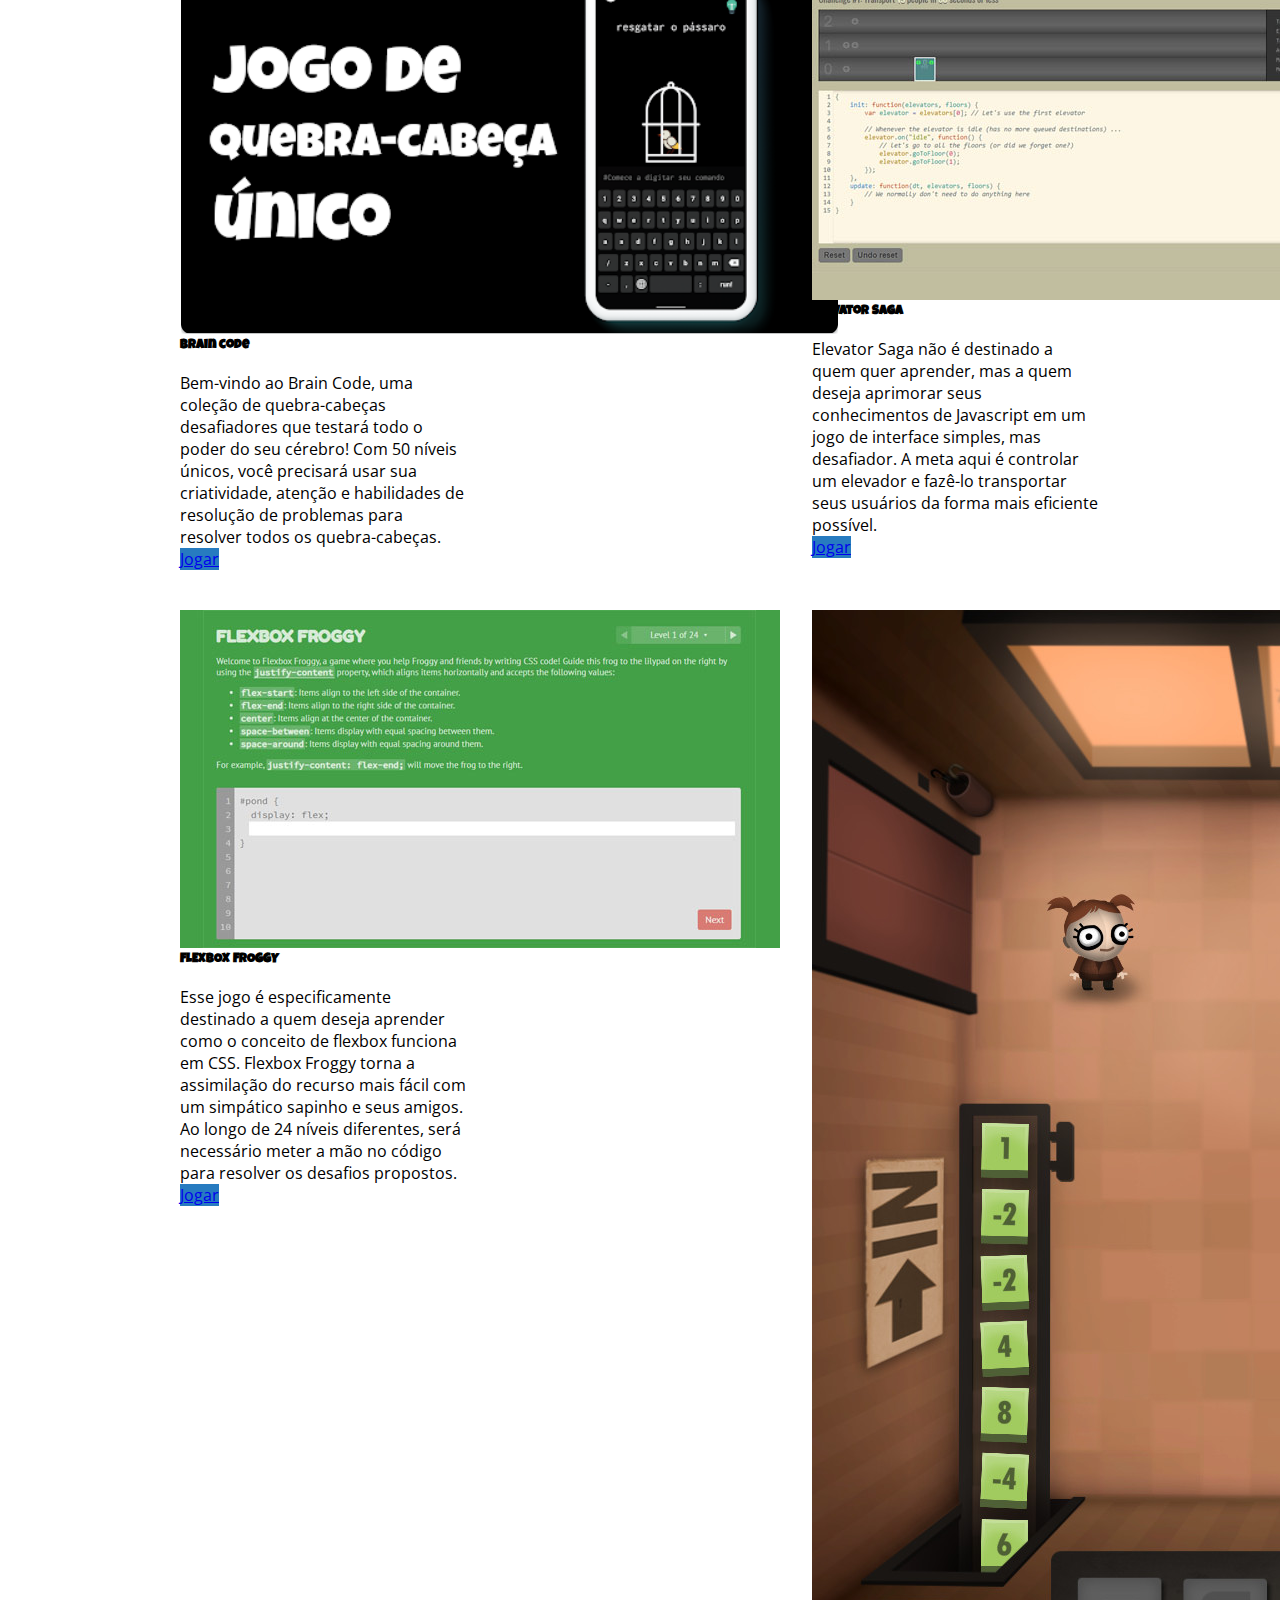
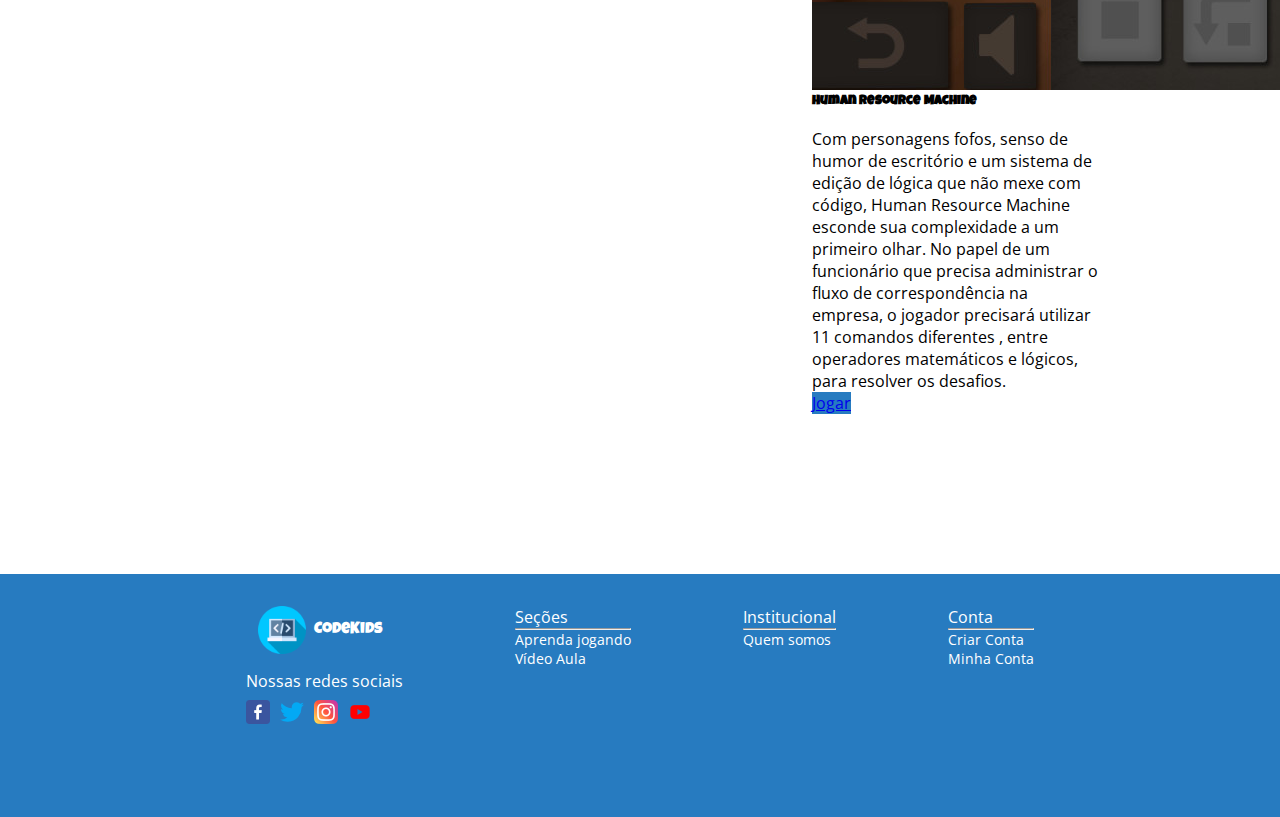
==== commit fb3a715e: "feat: adiciona js no jogos.html" ====
--- a/jogos.html
+++ b/jogos.html
@@ -87,66 +87,10 @@
             <p>Nada de assistir vídeos ou ler textos, aqui você jovem desenvolvedor vai aprender jogando. Sececionamos os melhores jogos que além de te desafiar, vão fazer você aprendder e testar seus conhecimentos em lógica e em programação. Vocês estão prontos para encarar esse desafio?</p>
         </section>
         <section class="destaque">
-            <div class="card-destaque">
-                <img class="card-destaque-img" src="assets/images/jogos/codemonkey.png" alt="">
-                <div class="card-destaque-conteudo">
-                    <h5 class="card-title">Codemonkey</h5>
-                    <p>O jogo ensina a codificar, utilizando uma linguagem real de programação, o CoffeeScript. A partir do aprendizado, o usuário irá descobrir como criar seus próprios jogos para a web com HTML 5.</p>
-                    <a href="https://www.codemonkey.com/" target="_blank" class="btn btn-primary btn-modificador">Jogar</a>
-                </div>
-            </div>
+            <div id="card-destaque" class="card-destaque"></div>
         </section>
         <section class="cards">
-            <div class="cards-line">
-                <div class="card" style="width: 18rem;">
-                    <img src="assets/images/jogos/Cidade do Algoritmo.png" class="card-img-top" alt="...">
-                    <div class="card-body">
-                      <h5 class="card-title">Cidade do Algoritmo</h5>
-                      <p class="card-text">Ele é bem introdutório, bom para quem está começando a programar e ainda precisa entender as lógicas da programação. No jogo, os pássaros são os personagens principais e que desenvolvem as missões a partir dos comandos básicos. Então, a compreensão da sequência desses comandos é fundamental para a criação da lógica no jogo e, claro, também no dia a dia da área de programação. </p>
-                      <a href="https://play.google.com/store/apps/details?id=air.MusterenGames.ElHarezmiCoding&hl=pt_BR&gl=US" target="_blank" class="btn btn-primary btn-modificador">Jogar</a>
-                    </div>
-                </div>
-                <div class="card" style="width: 18rem;">
-                    <img src="assets/images/jogos/brain code.png" class="card-img-top" alt="...">
-                    <div class="card-body">
-                      <h5 class="card-title">Brain code</h5>
-                      <p class="card-text">Bem-vindo ao Brain Code, uma coleção de quebra-cabeças desafiadores que testará todo o poder do seu cérebro! Com 50 níveis únicos, você precisará usar sua criatividade, atenção e habilidades de resolução de problemas para resolver todos os quebra-cabeças.</p>
-                      <a href="https://play.google.com/store/apps/details?id=com.kk.braincode&hl=pt_BR&gl=US" target="_blank" class="btn btn-primary btn-modificador">Jogar</a>
-                    </div>
-                </div>
-                <div class="card" style="width: 18rem;">
-                    <img src="assets/images/jogos/codecombat-header.jpg" class="card-img-top" alt="...">
-                    <div class="card-body">
-                      <h5 class="card-title">Code Combat</h5>
-                      <p class="card-text">São jogos com introdução bem amigável indicados para os iniciantes na programação. A didática indica uma curva de aprendizado, iniciando pelos conceitos e comandos básicos de lógica. Dentro do contexto, é possível descobrir o mundo de Python, JavaScript, CoffeeScript e Lua. Então, é possível se familiarizar com os principais conceitos de forma bem dinâmica e interessante.</p>
-                      <a href="https://codecombat.com/" target="_blank" class="btn btn-primary btn-modificador">Jogar</a>
-                    </div>
-                </div>
-                <div class="card" style="width: 18rem;">
-                    <img src="assets/images/jogos/elevator-saga.jpg" class="card-img-top" alt="...">
-                    <div class="card-body">
-                      <h5 class="card-title">Elevator Saga</h5>
-                      <p class="card-text">Elevator Saga não é destinado a quem quer aprender, mas a quem deseja aprimorar seus conhecimentos de Javascript em um jogo de interface simples, mas desafiador. A meta aqui é controlar um elevador e fazê-lo transportar seus usuários da forma mais eficiente possível.</p>
-                      <a href="https://play.elevatorsaga.com/" target="_blank" class="btn btn-primary btn-modificador">Jogar</a>
-                    </div>
-                </div>
-                <div class="card" style="width: 18rem;">
-                    <img src="assets/images/jogos/flexbox froggy.jpg" class="card-img-top" alt="...">
-                    <div class="card-body">
-                      <h5 class="card-title">FLEXBOX FROGGY</h5>
-                      <p class="card-text">Esse jogo é especificamente destinado a quem deseja aprender como o conceito de flexbox funciona em CSS. Flexbox Froggy torna a assimilação do recurso mais fácil com um simpático sapinho e seus amigos. Ao longo de 24 níveis diferentes, será necessário meter a mão no código para resolver os desafios propostos.</p>
-                      <a href="https://flexboxfroggy.com/" target="_blank" class="btn btn-primary btn-modificador">Jogar</a>
-                    </div>
-                </div>
-                <div class="card" style="width: 18rem;">
-                    <img src="assets/images/jogos/Human Resource Machine.jpg" class="card-img-top" alt="...">
-                    <div class="card-body">
-                      <h5 class="card-title">Human Resource Machine</h5>
-                      <p class="card-text">Com personagens fofos, senso de humor de escritório e um sistema de edição de lógica que não mexe com código, Human Resource Machine esconde sua complexidade a um primeiro olhar. No papel de um funcionário que precisa administrar o fluxo de correspondência na empresa, o jogador precisará utilizar 11 comandos diferentes , entre operadores matemáticos e lógicos, para resolver os desafios.</p>
-                      <a href="https://tomorrowcorporation.com/humanresourcemachine" target="_blank" class="btn btn-primary btn-modificador">Jogar</a>
-                    </div>
-                </div>
-            </div>
+            <div id="cards-line" class="cards-line"></div>
         </section>
     </main>
     
@@ -222,5 +166,6 @@
     <script src="https://code.jquery.com/jquery-3.6.4.min.js"></script>
     <script src="https://cdn.jsdelivr.net/npm/@popperjs/core@2.10.2/dist/umd/popper.min.js"></script>
     <script src="https://stackpath.bootstrapcdn.com/bootstrap/4.5.2/js/bootstrap.min.js"></script>
+    <script src="assets/js/jogos.js"></script>
 </body>
 </html>--- a/assets/css/global.css
+++ b/assets/css/global.css
@@ -1,26 +1,35 @@
 :root {
-    --palette-blue: #277bc0;
-    --palette-orange: #ffb200;
-    --palette-yellow: #ffcb42;
-    --palette-light-yellow: #fff4cf;
-    --btn-bg-color-gradient: linear-gradient(0deg, rgba(255,178,0,1) 0%, rgba(255,222,0,1) 100%);
-    --btn-link-color: #fff;
-    --shadow: 0px 0px 6px 0px rgba(0, 0, 0, 0.5);
-    --nav-bg-color: linear-gradient(90deg, rgba(255,203,66,1) 35%, rgba(255,178,0,1) 100%);
-    --nav-bg-link-color: rgba(255, 255, 255, 0.3);
-    --nav-link-color: #fff;
-    --text-color: #fff;
-    --link-color: #277bc0;
-    --form-bg-color: rgba(211, 211, 211, 0.06);
-    --form-field-bg-color: rgba(0, 0, 0, 0.2);
-    --form-field-border: 1px solid rgba(255, 255, 255, 0.7);
-    --form-field-placeholder: rgba(255, 255, 255, 0.7);
-    --form-field-error: rgb(255, 76, 76);
-    --footer-link-color: #fff;
-  
-    scroll-behavior: smooth;
-}
-
+  --palette-blue: #277bc0;
+  --palette-orange: #ffb200;
+  --palette-yellow: #ffcb42;
+  --palette-light-yellow: #fff4cf;
+  --btn-bg-color-gradient: linear-gradient(
+    0deg,
+    rgba(255, 178, 0, 1) 0%,
+    rgba(255, 222, 0, 1) 100%
+  );
+  --btn-link-color: #fff;
+  --shadow: 0px 0px 6px 0px rgba(0, 0, 0, 0.5);
+  --shadow-inset: inset 0px 0px 6px 0px rgba(0, 0, 0, 0.5);
+  --nav-bg-color: linear-gradient(
+    90deg,
+    rgba(255, 203, 66, 1) 35%,
+    rgba(255, 178, 0, 1) 100%
+  );
+  --nav-bg-link-color: rgba(255, 255, 255, 0.9);
+  --nav-link-color: #277bc0;
+  --text-color: #fff;
+  --link-color: #277bc0;
+  --form-bg-color: rgba(78, 65, 65, 0.06);
+  --form-field-bg-color: rgba(0, 0, 0, 0.2);
+  --form-field-border: 2px solid var(--palette-orange);
+  --form-field-placeholder: rgba(255, 255, 255, 0.7);
+  --form-field-error: rgb(255, 76, 76);
+  --form-field-correct: 2px solid rgb(73, 161, 73);
+  --footer-link-color: #fff;
+
+  scroll-behavior: smooth;
+}
 
 * {
   box-sizing: border-box;
@@ -57,7 +66,8 @@
 }
 
 .menu__logo-bloco > p {
-  margin: 0 8px;}
+  margin: 0 8px;
+}
 
 .menu__logo {
   max-width: 160px;
@@ -70,20 +80,22 @@
 
 .menu__link {
   margin-right: 1rem;
-  font-weight: 700;
+  font-weight: bolder;
   font-size: 0.75rem;
   background-color: var(--nav-bg-link-color);
-  border-radius: 17px;
-  margin: .5rem;
+  border-radius: 20px;
+  margin: 0.5rem;
   padding: 1rem;
   color: var(--nav-link-color);
+  text-align: center;
   text-decoration: none;
   text-transform: uppercase;
   letter-spacing: 2px;
 }
 
-.menu__link:hover{
-    text-decoration: underline;
+.menu__link:hover {
+  text-decoration: underline;
+  color: var(--palette-blue);
 }
 
 /* Custom Scrollbar */
@@ -140,14 +152,14 @@
   max-height: 3rem;
 }
 
-.footer__logo > p{
-    margin: 0 .5rem;
-}
+.footer__logo > p {
+  margin: 0 0.5rem;
+}
+
 .social {
   display: flex;
   flex-direction: row;
   align-items: center;
-  /* justify-content: center; */
   gap: 10px;
   margin-top: 8px;
 }
@@ -159,8 +171,7 @@
 
 /* Tablet */
 @media screen and (min-width: 768px) and (max-width: 1023px) {
-  .nav
-    .menu__logo-image {
+  .nav .menu__logo-image {
     height: 2.5rem;
   }
   footer {
@@ -191,25 +202,25 @@
   }
   .menu__link {
     font-size: 1rem;
-    margin: .5rem;
-    padding: .5rem;
+    margin: 0.5rem;
+    padding: 0.5rem;
+    width: 100px;
   }
   .navbar-expand-lg .navbar-collapse {
-    display: flex !important;
+    display: flex;
     flex-direction: row;
     justify-content: end;
     align-items: end;
     padding: 0;
   }
-  footer{
+  footer {
     display: flex;
     flex-direction: row;
     justify-content: center;
     align-items: flex-start;
     gap: 7rem;
     padding: 2rem;
-    height: 25vh;
-    
+    height: 27vh;
   }
   .empresa {
     display: flex;
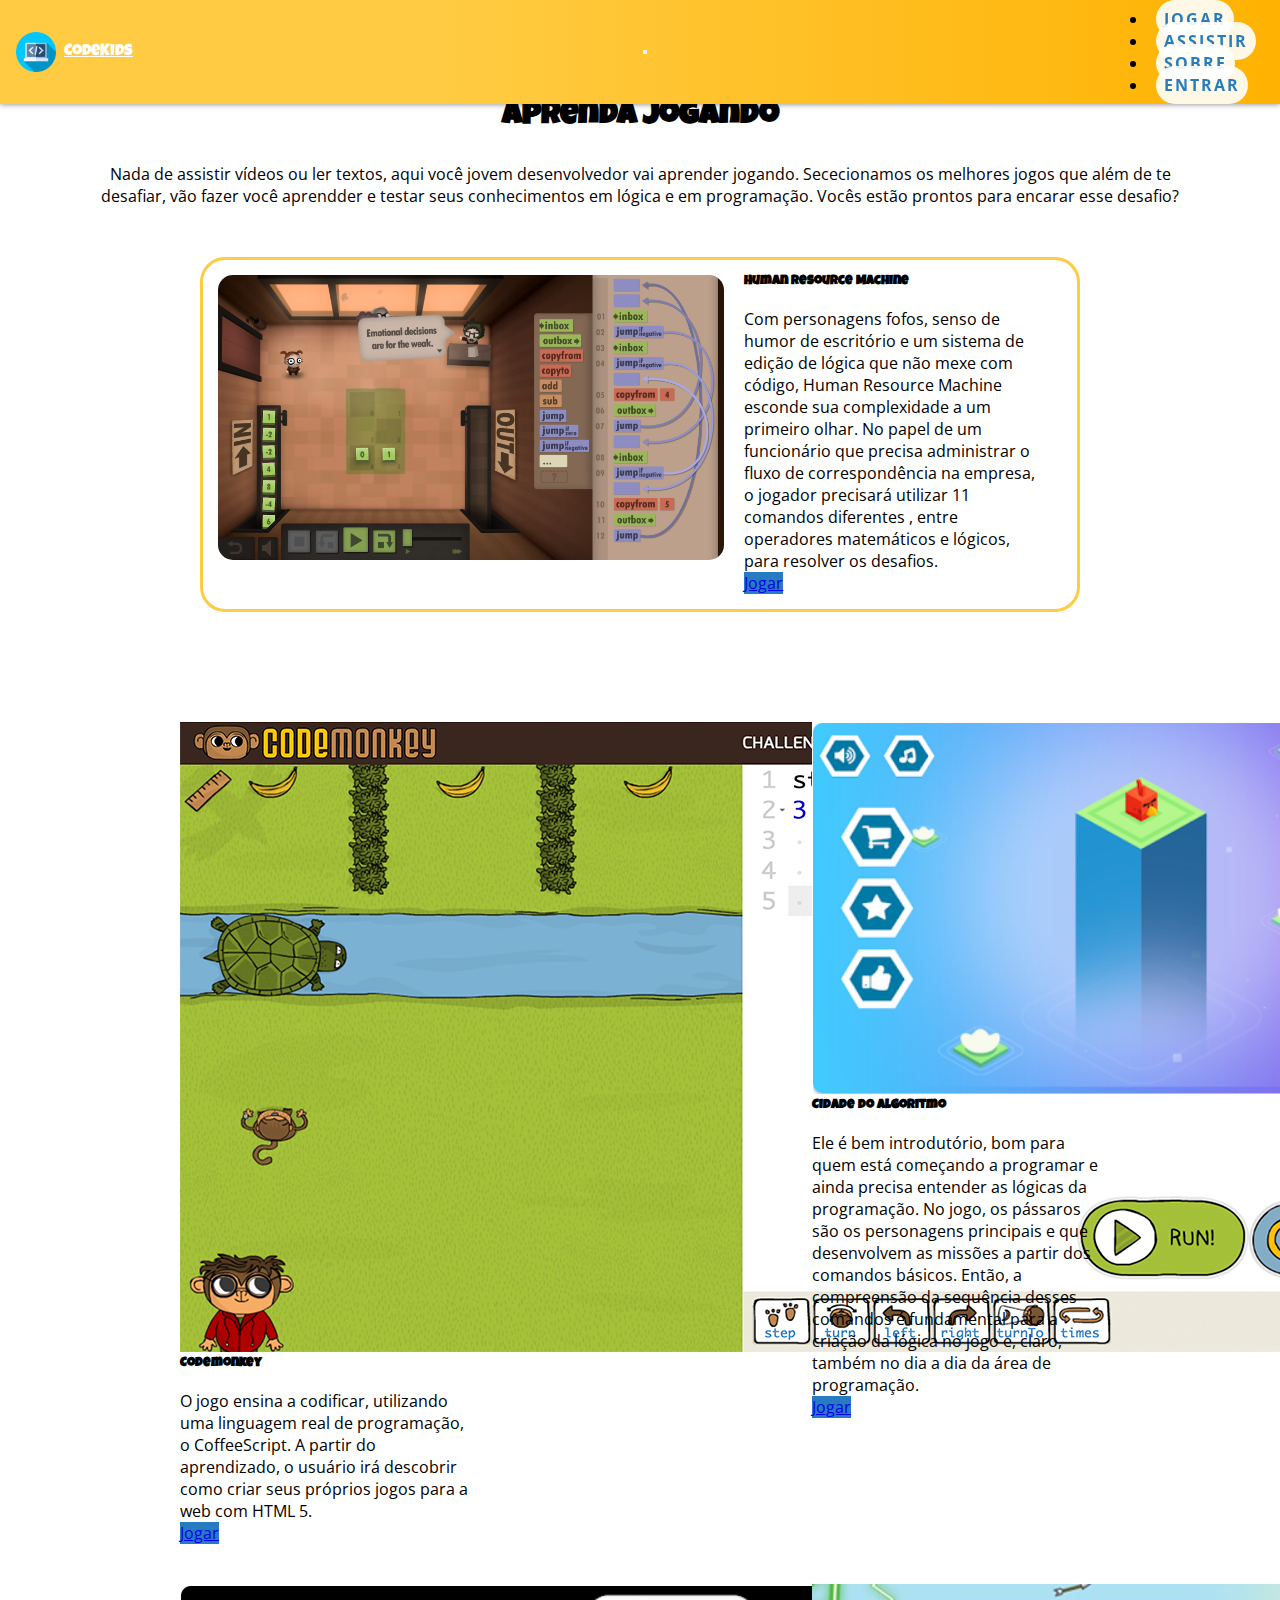
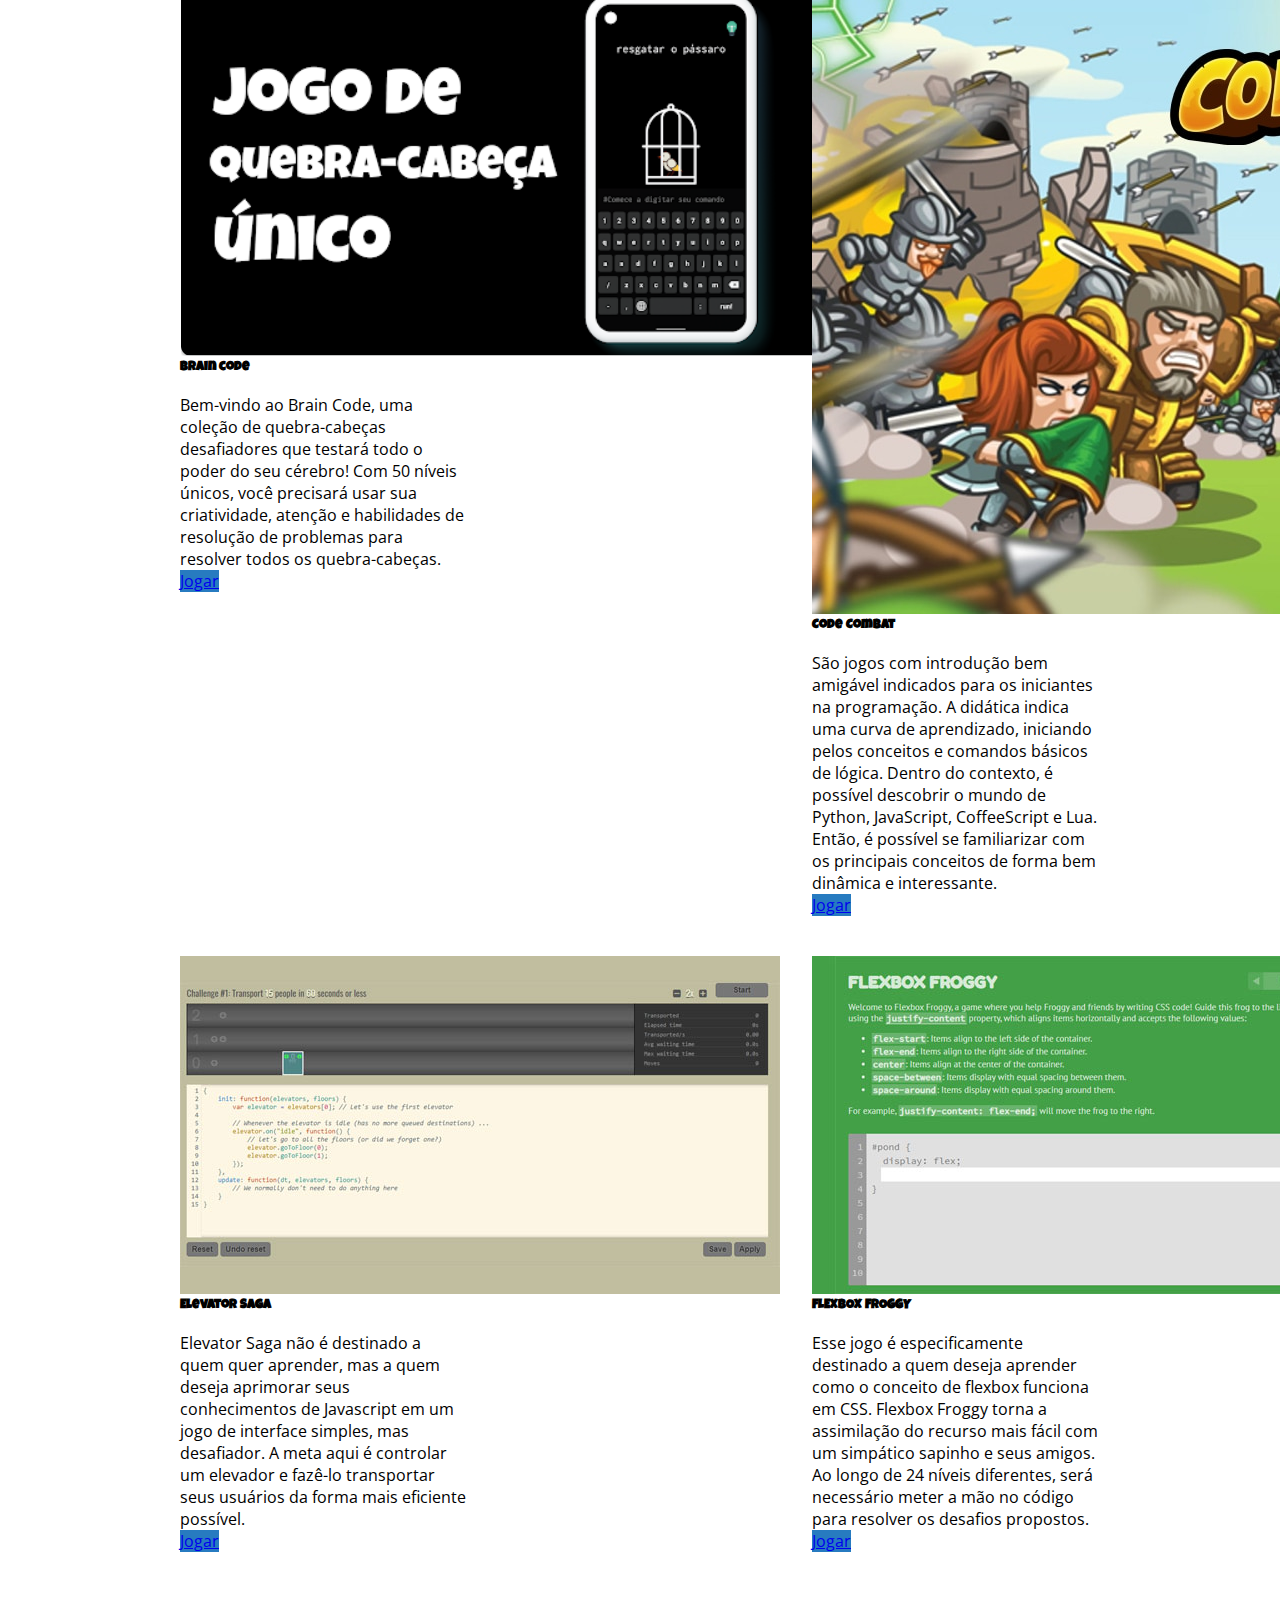
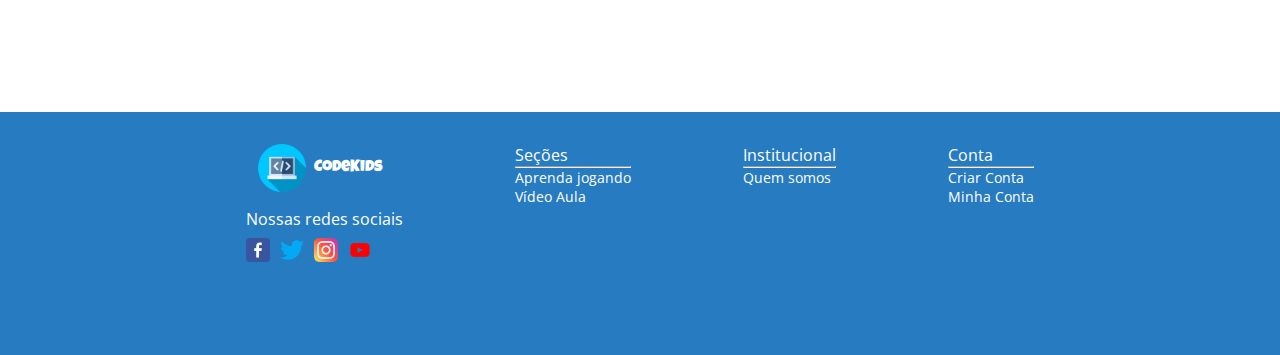
==== commit ce4a0dd9: "style: ajusta responsividade da página jogos" ====
--- a/jogos.html
+++ b/jogos.html
@@ -80,7 +80,6 @@
       </section>
     </nav>
     
-
     <main>
         <section class="descricao" >
             <h1>Aprenda Jogando</h1>  
@@ -163,9 +162,6 @@
       integrity="sha384-C6RzsynM9kWDrMNeT87bh95OGNyZPhcTNXj1NW7RuBCsyN/o0jlpcV8Qyq46cDfL"
       crossorigin="anonymous"
     ></script>
-    <script src="https://code.jquery.com/jquery-3.6.4.min.js"></script>
-    <script src="https://cdn.jsdelivr.net/npm/@popperjs/core@2.10.2/dist/umd/popper.min.js"></script>
-    <script src="https://stackpath.bootstrapcdn.com/bootstrap/4.5.2/js/bootstrap.min.js"></script>
     <script src="assets/js/jogos.js"></script>
 </body>
 </html>--- a/assets/css/jogos.css
+++ b/assets/css/jogos.css
@@ -109,7 +109,14 @@
     }
 
     .destaque {
-      margin: 30px;
+      margin: 0px;
+      padding: 0;
+    }
+    
+    .cards{
+      margin: 0;
+      padding: 0.5rem;
+      
     }
 
     .card-destaque {
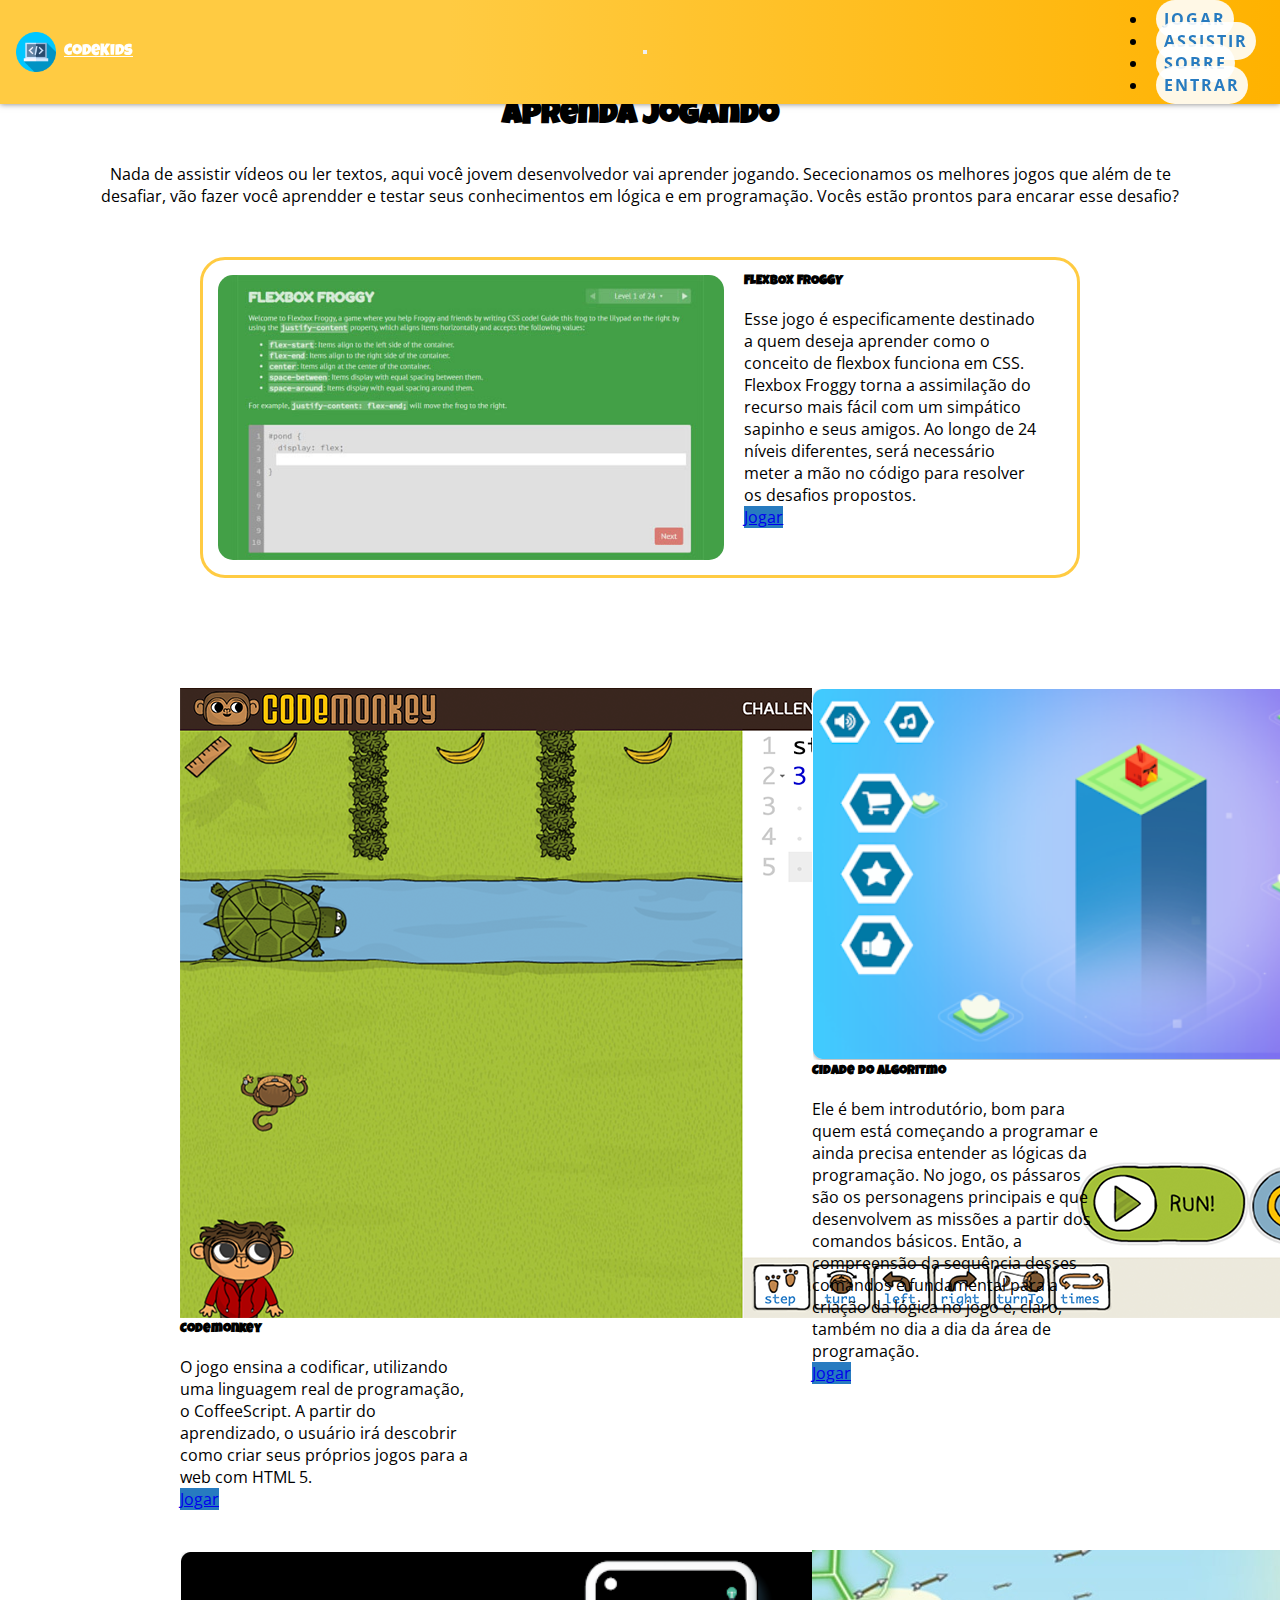
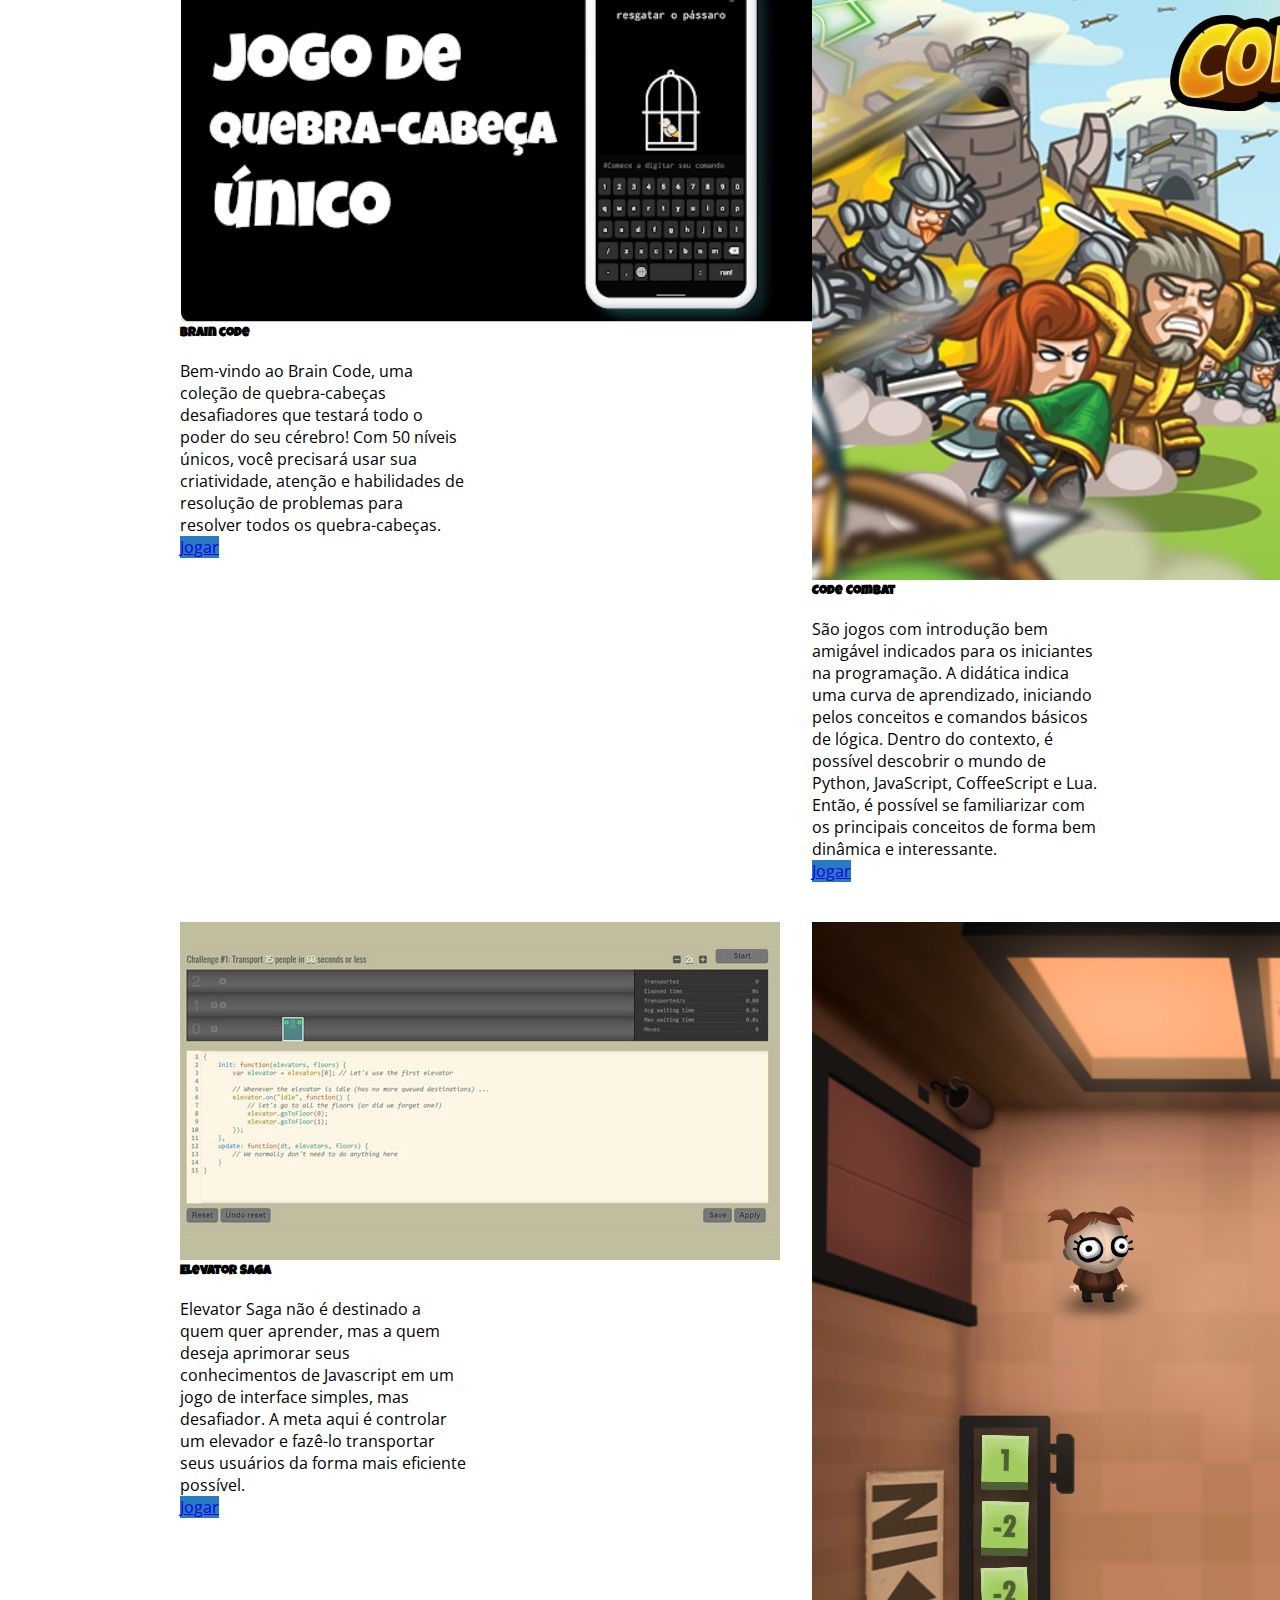
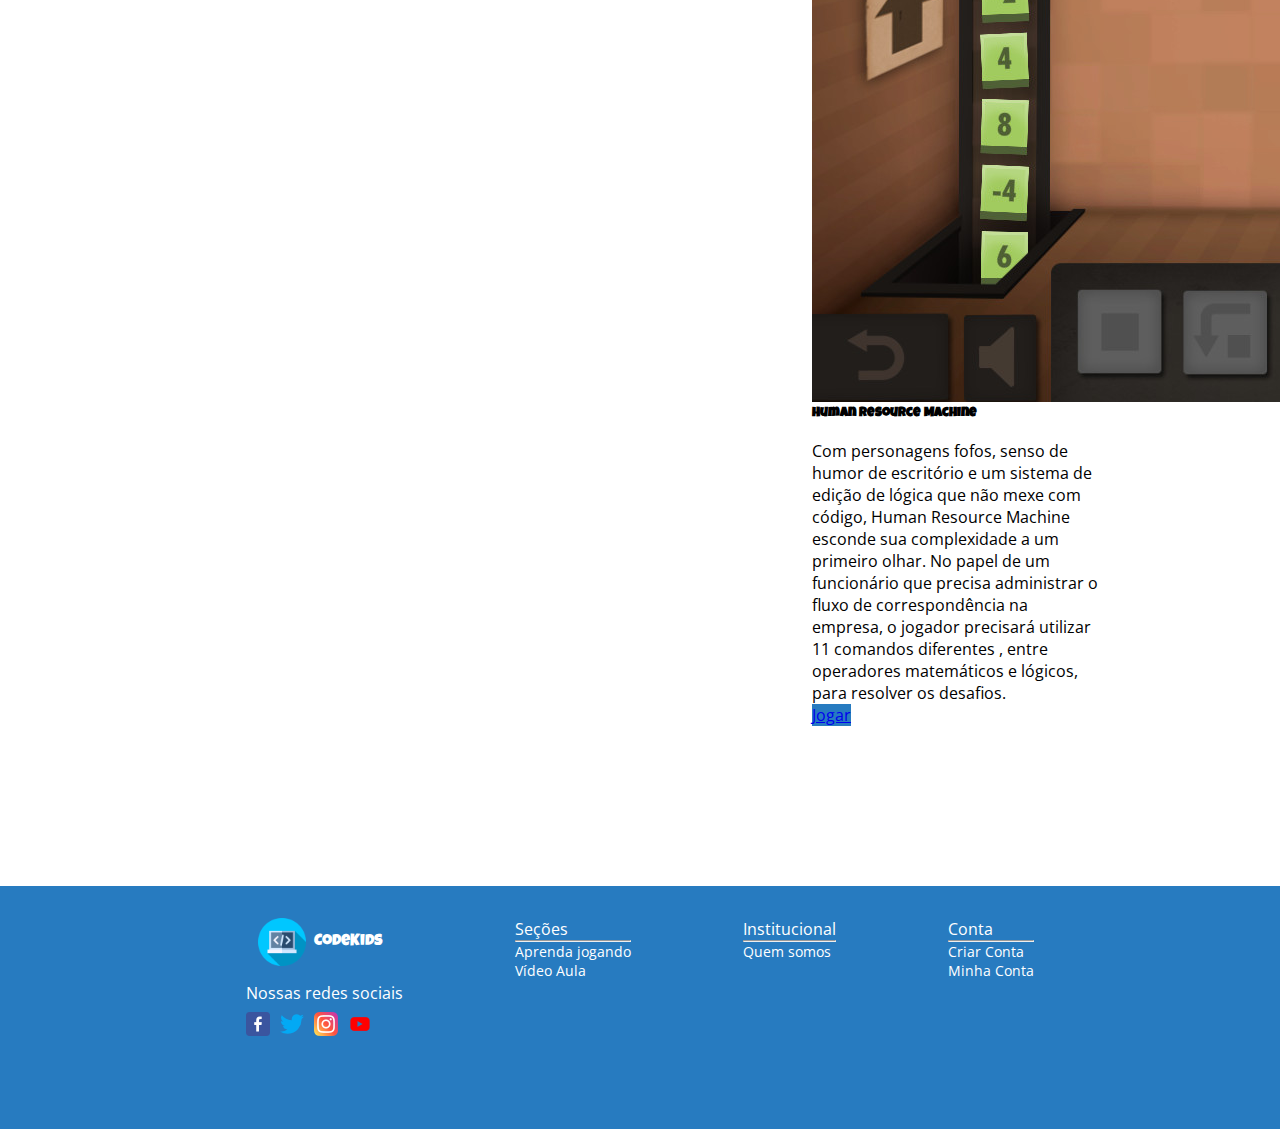
==== commit 33e0bf9a: "refactor: bootstrap" ====
--- a/jogos.html
+++ b/jogos.html
@@ -162,6 +162,9 @@
       integrity="sha384-C6RzsynM9kWDrMNeT87bh95OGNyZPhcTNXj1NW7RuBCsyN/o0jlpcV8Qyq46cDfL"
       crossorigin="anonymous"
     ></script>
+    <script src="https://code.jquery.com/jquery-3.6.4.min.js"></script>
+    <script src="https://cdn.jsdelivr.net/npm/@popperjs/core@2.10.2/dist/umd/popper.min.js"></script>
+    <script src="https://stackpath.bootstrapcdn.com/bootstrap/4.5.2/js/bootstrap.min.js"></script>
     <script src="assets/js/jogos.js"></script>
 </body>
 </html>--- a/assets/css/jogos.css
+++ b/assets/css/jogos.css
@@ -110,13 +110,12 @@
 
     .destaque {
       margin: 0px;
-      padding: 0;
+      padding: 0px;
     }
     
     .cards{
-      margin: 0;
+      margin: 0px;
       padding: 0.5rem;
-      
     }
 
     .card-destaque {
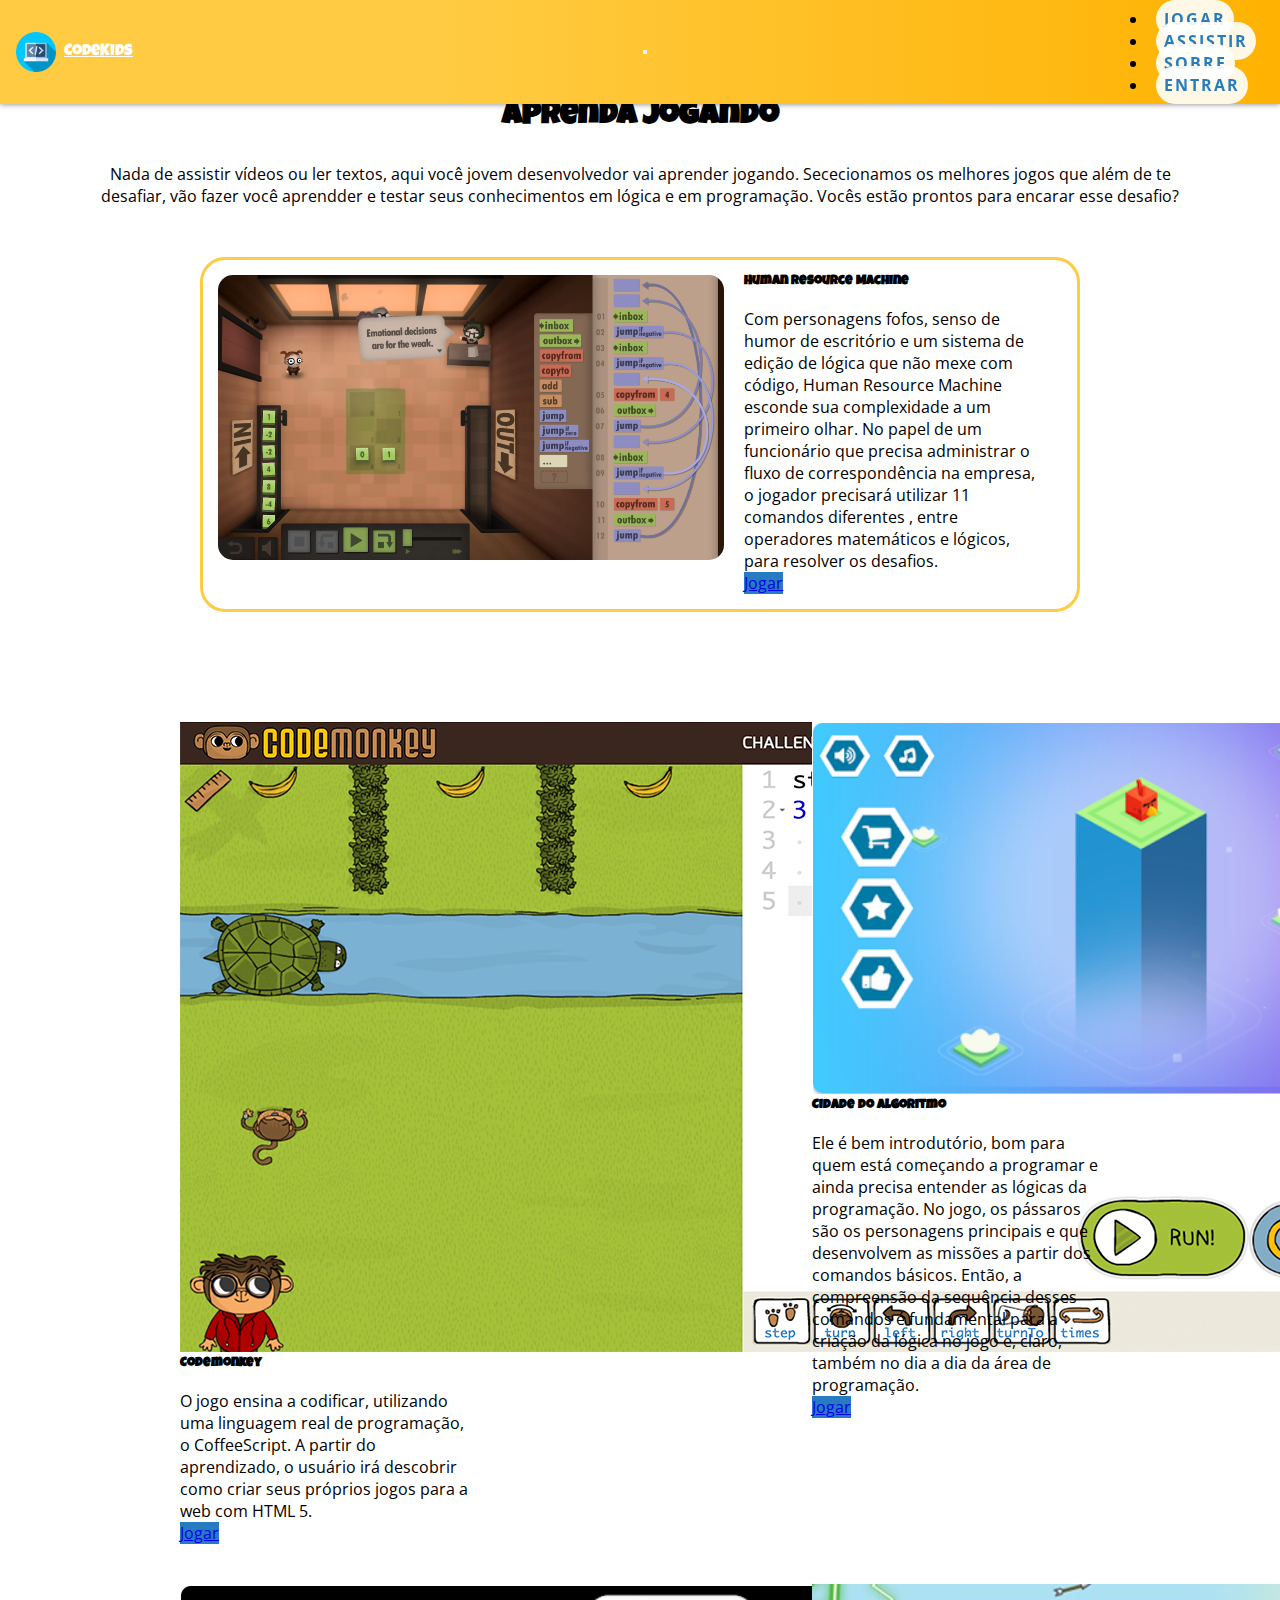
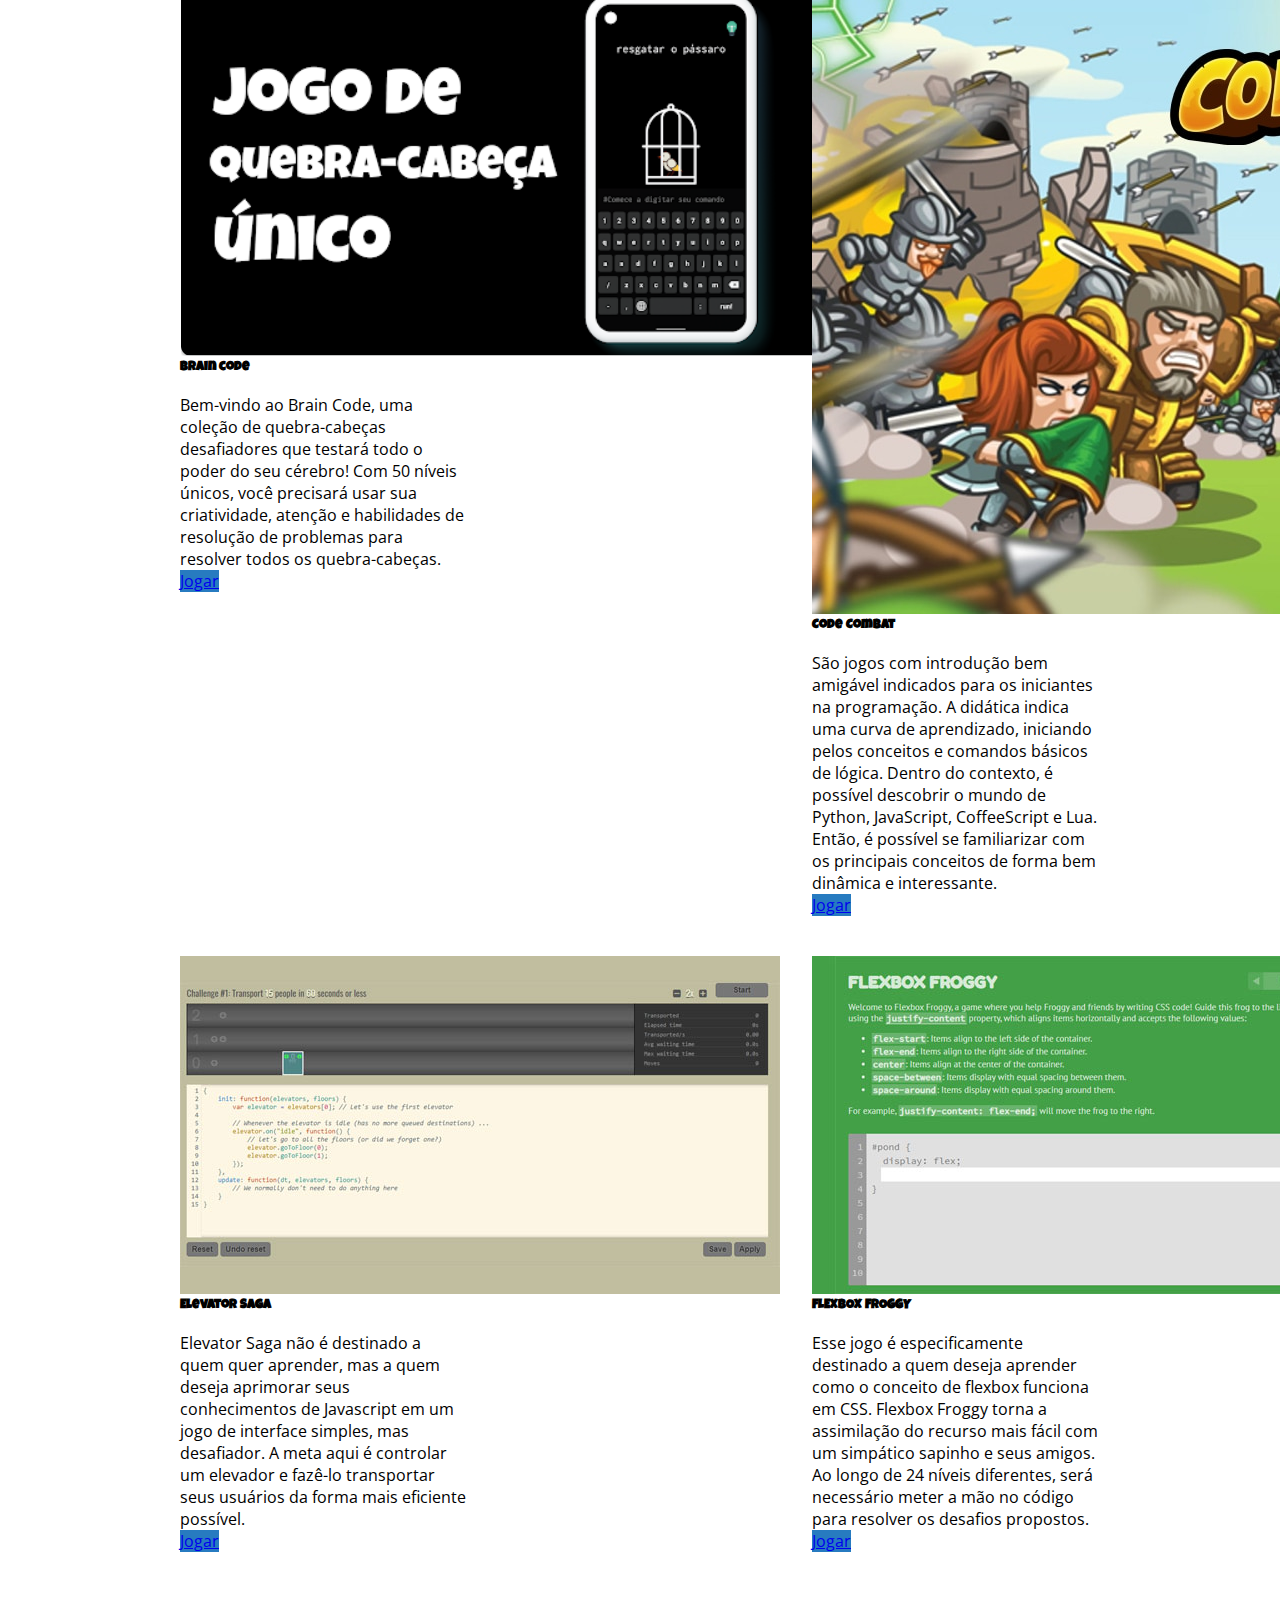
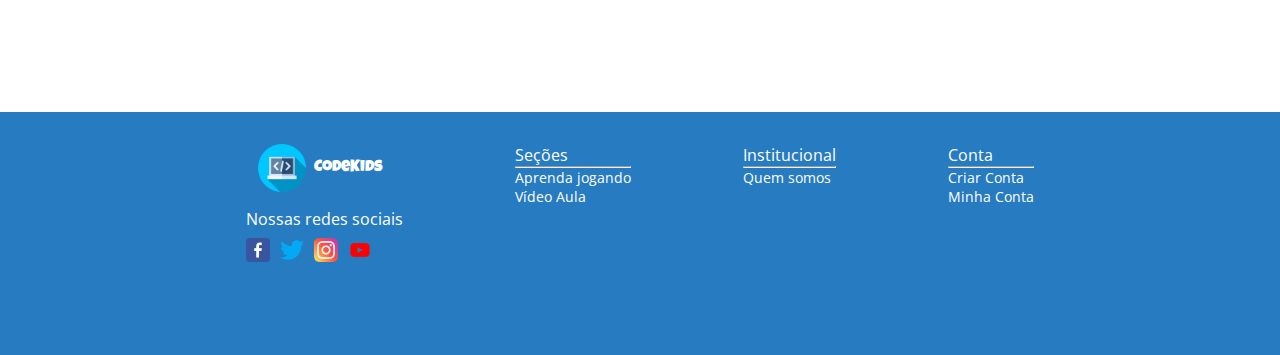
==== commit 29a1c159: "refactor: melhora alt das imagens" ====
--- a/jogos.html
+++ b/jogos.html
@@ -44,7 +44,7 @@
       <a href="index.html" class="menu__logo-bloco menu__logo navbar-brand">
         <img
           src="assets/images/global/logo.png"
-          alt="Logotipo"
+          alt="Logotipo CodeKids: ilustração de notebook em um fundo azul com tag html na tela"
           class="menu__logo-image navbar__logo-image"
         />
         <p>CodeKids</p>
@@ -97,7 +97,7 @@
       <!-- Logo -->
       <div class="empresa">
         <div class="footer__logo">
-          <img src="assets/images/global/logo.png" alt="Logotipo" />
+          <img src="assets/images/global/logo.png" alt="Logotipo CodeKids: ilustração de notebook em um fundo azul com tag html na tela" />
           <p>CodeKids</p>
         </div>
         <!-- Redes Sociais -->
@@ -109,28 +109,28 @@
               class="footer__social-link"
               target="_blank"
             >
-              <img src="assets/images/global/facebook.png" alt="Facebook" />
+              <img src="assets/images/global/facebook.png" alt="Ícone do Facebook" />
             </a>
             <a
               href="https://twitter.com/"
               class="footer__social-link"
               target="_blank"
             >
-              <img src="assets/images/global/twitter.png" alt="Twitter" />
+              <img src="assets/images/global/twitter.png" alt="Ícone do Twitter" />
             </a>
             <a
               href="https://www.instagram.com/"
               class="footer__social-link"
               target="_blank"
             >
-              <img src="assets/images/global/instagram.png" alt="Instagram" />
+              <img src="assets/images/global/instagram.png" alt="Ícone do Instagram" />
             </a>
             <a
               href="https://www.youtube.com/"
               class="footer__social-link"
               target="_blank"
             >
-              <img src="assets/images/global/youtube.png" alt="Youtube" />
+              <img src="assets/images/global/youtube.png" alt="Ícone do Youtube" />
             </a>
           </div>
         </div>
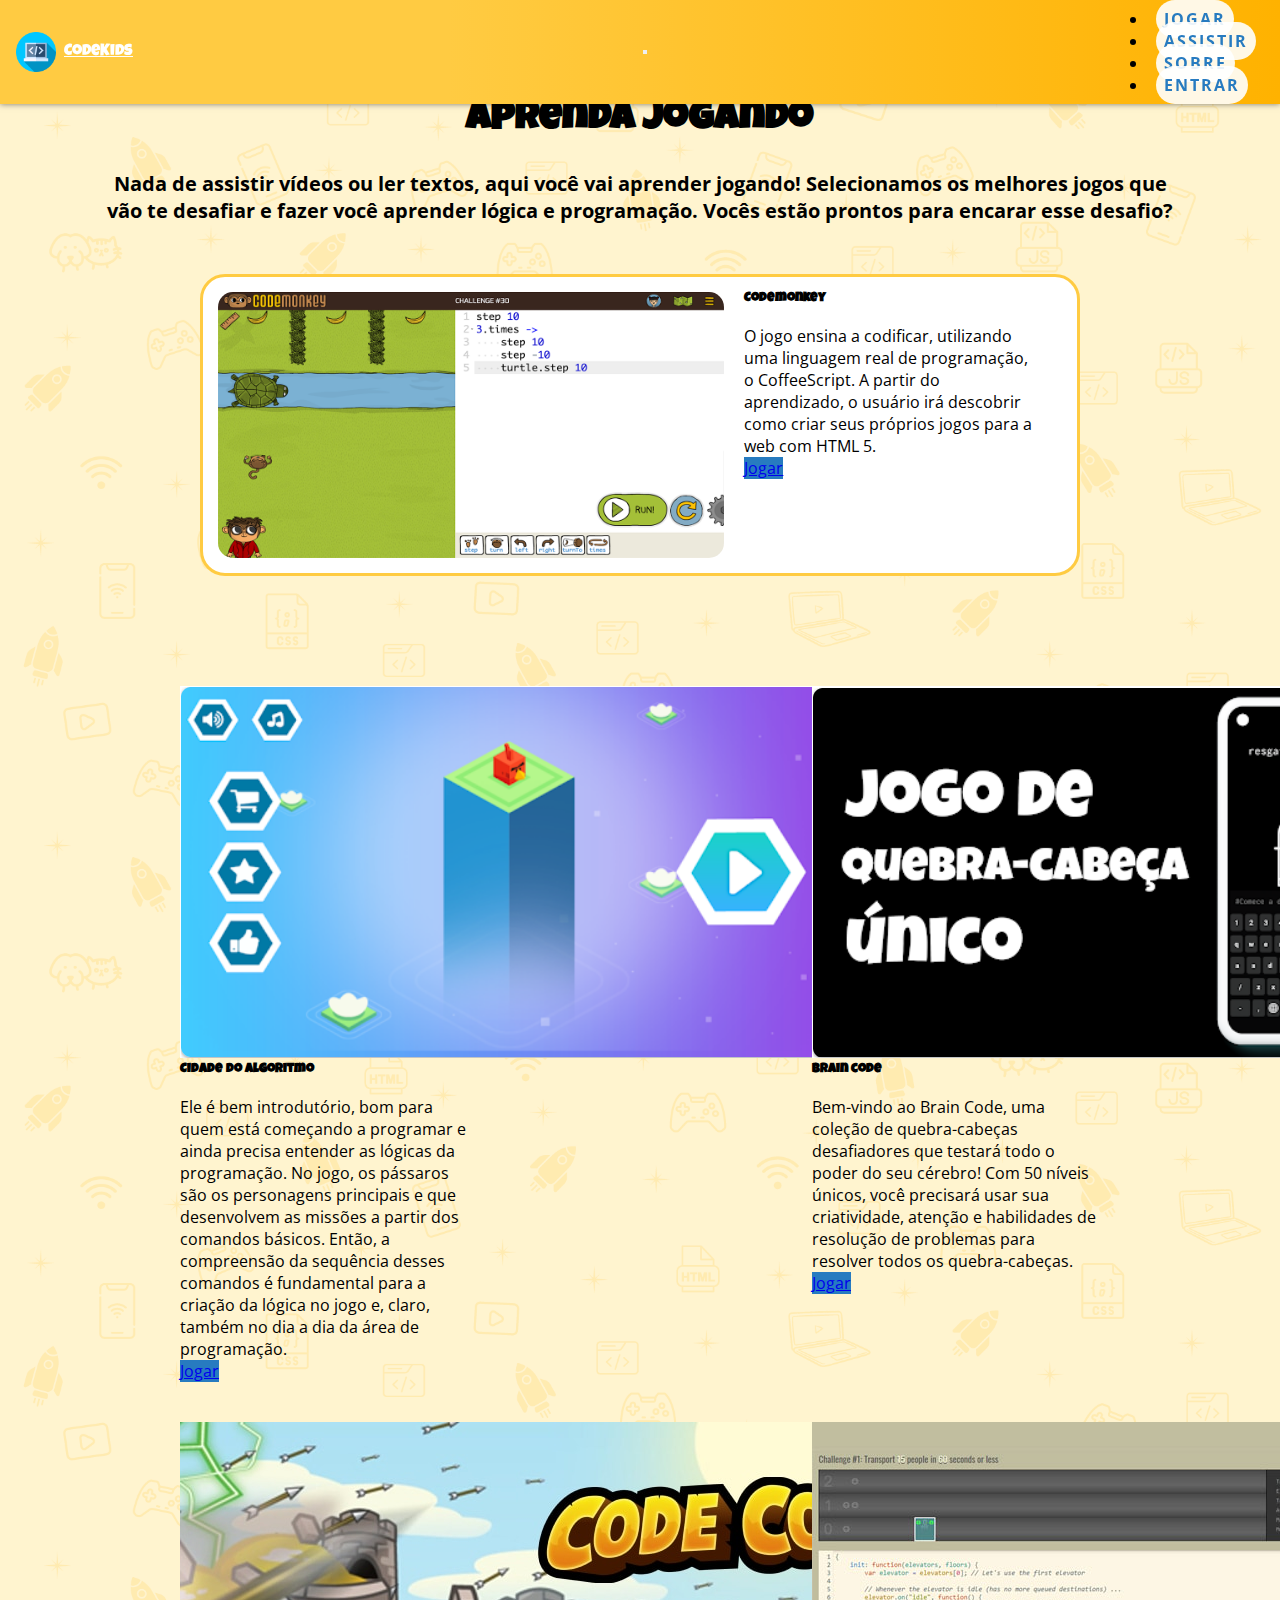
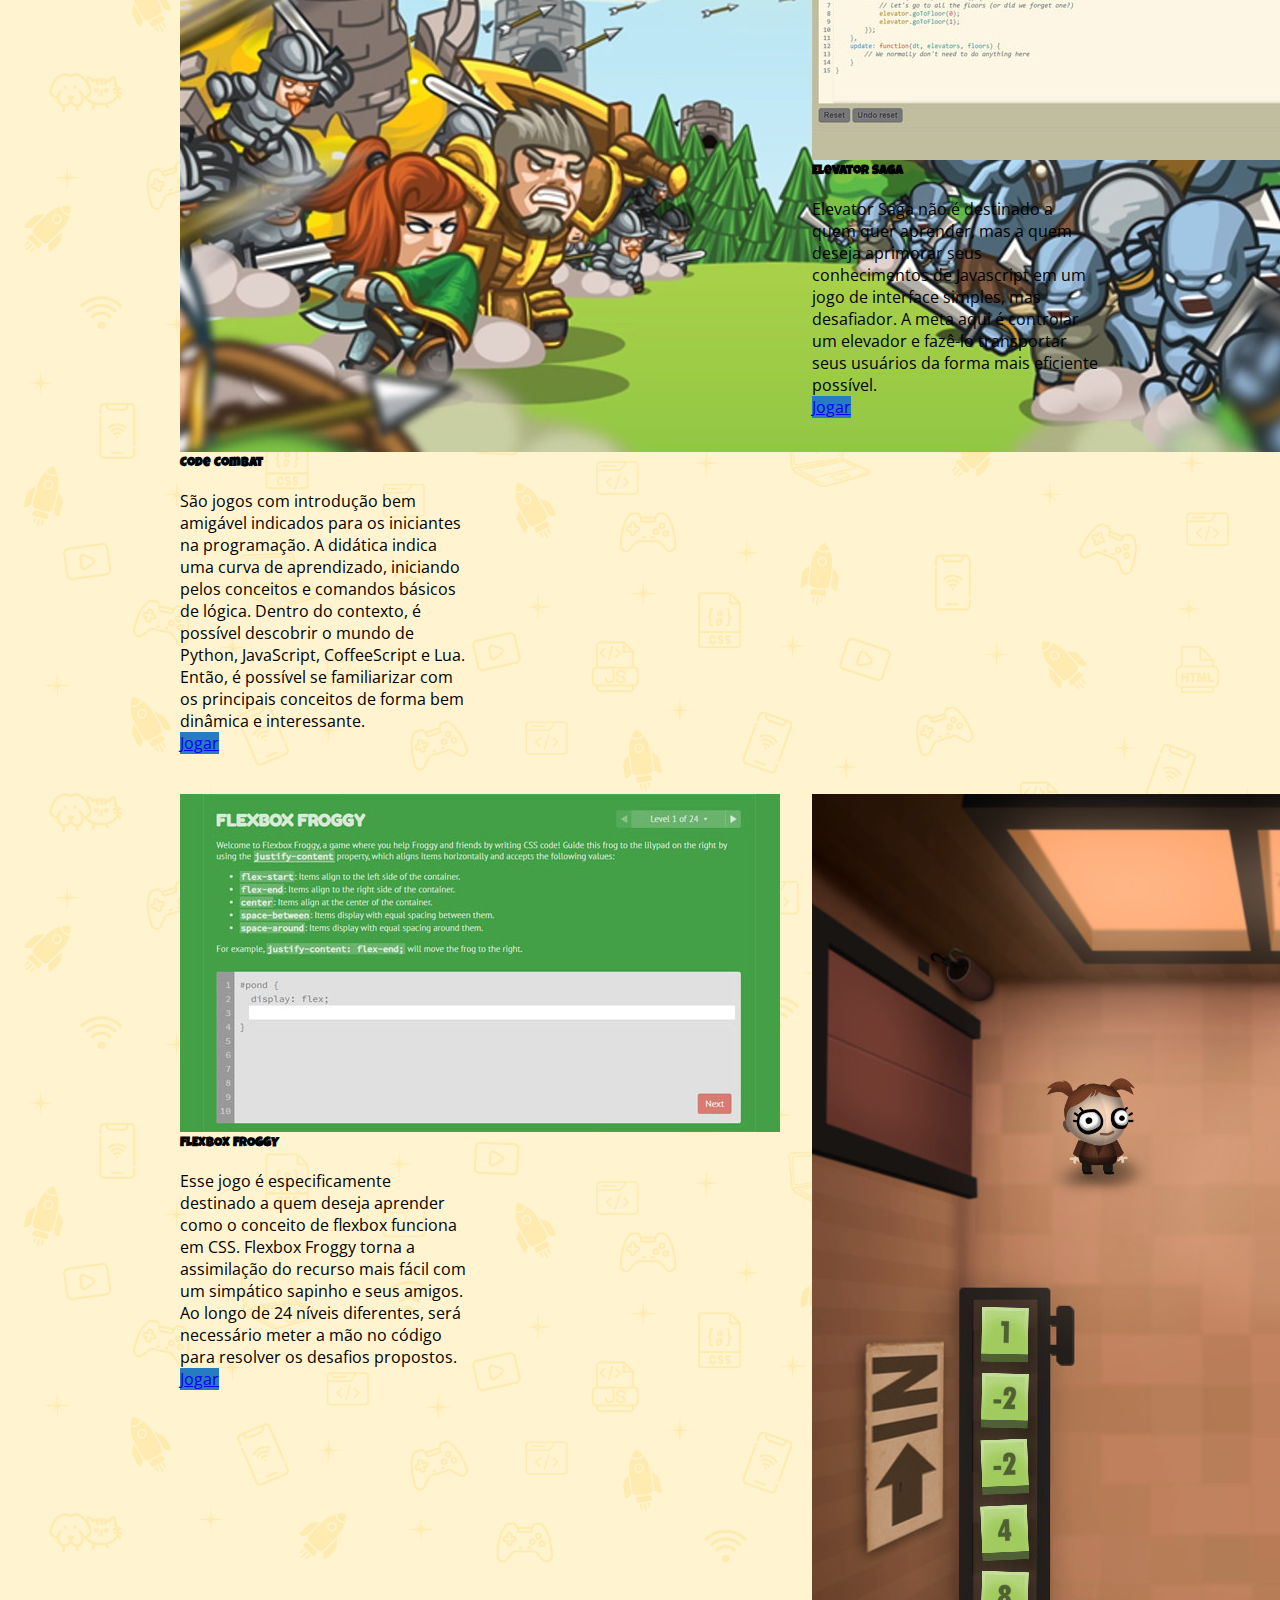
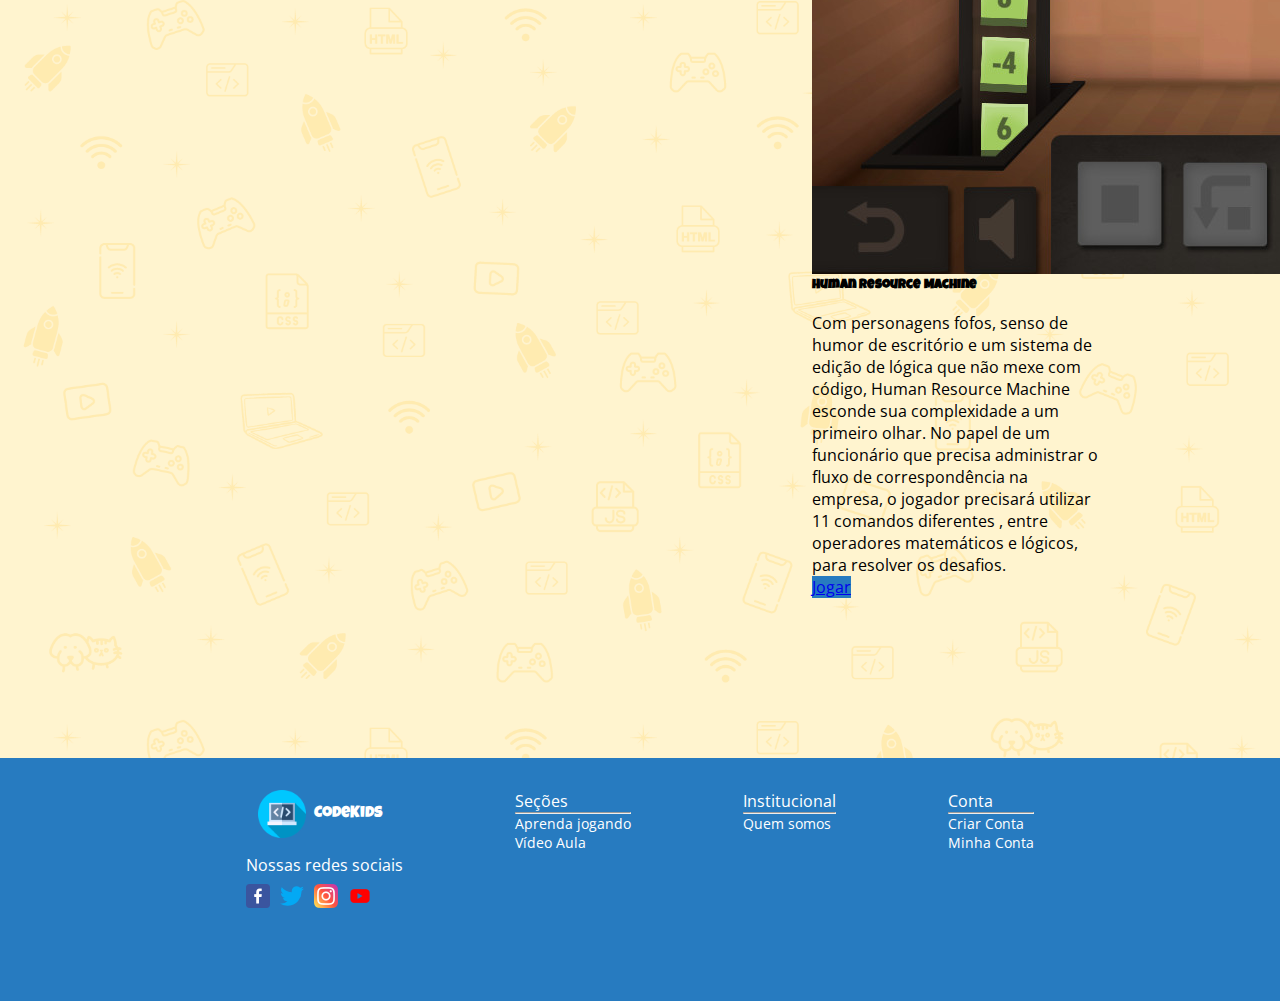
==== commit 4bbdaff6: "style: Altera o background das paginas" ====
--- a/jogos.html
+++ b/jogos.html
@@ -83,7 +83,7 @@
     <main>
         <section class="descricao" >
             <h1>Aprenda Jogando</h1>  
-            <p>Nada de assistir vídeos ou ler textos, aqui você jovem desenvolvedor vai aprender jogando. Sececionamos os melhores jogos que além de te desafiar, vão fazer você aprendder e testar seus conhecimentos em lógica e em programação. Vocês estão prontos para encarar esse desafio?</p>
+            <p>Nada de assistir vídeos ou ler textos, aqui você vai aprender jogando! Selecionamos os melhores jogos que vão te desafiar e fazer você aprender lógica e programação. Vocês estão prontos para encarar esse desafio?</p>
         </section>
         <section class="destaque">
             <div id="card-destaque" class="card-destaque"></div>
--- a/assets/css/jogos.css
+++ b/assets/css/jogos.css
@@ -1,3 +1,9 @@
+body {
+  background: url(../images/jogos/background.png);
+  background-size: 100%;
+  background-position: center;
+}
+  
   main {
     margin: 100px;
   }
@@ -10,6 +16,8 @@
   .descricao {
     text-align: center;
     margin-bottom: 50px;
+    font-weight: bolder;
+    font-size: 20px;
   }
 
   .destaque {
@@ -51,6 +59,7 @@
     margin-left: 50px;
     margin-right: 50px;
     padding: 15px;
+    background-color: #fff;
   }
 
   .card-destaque-img {
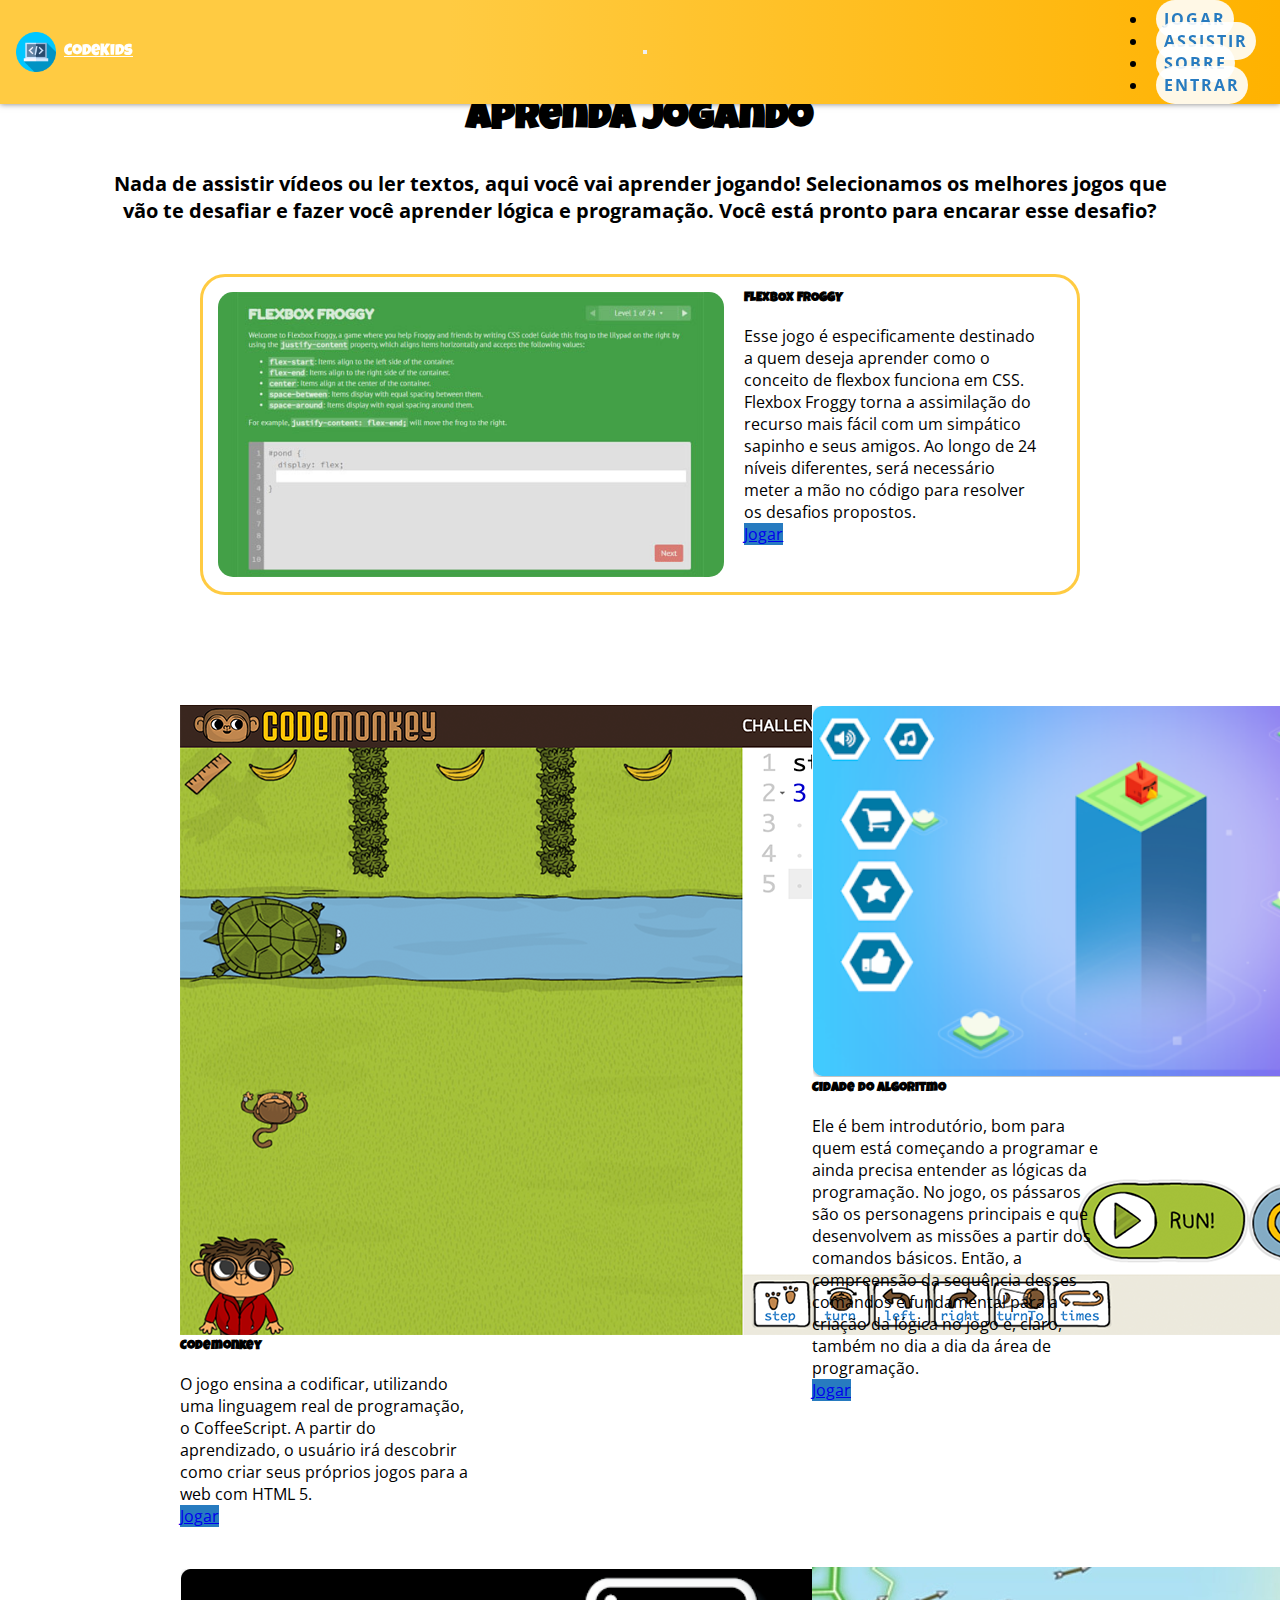
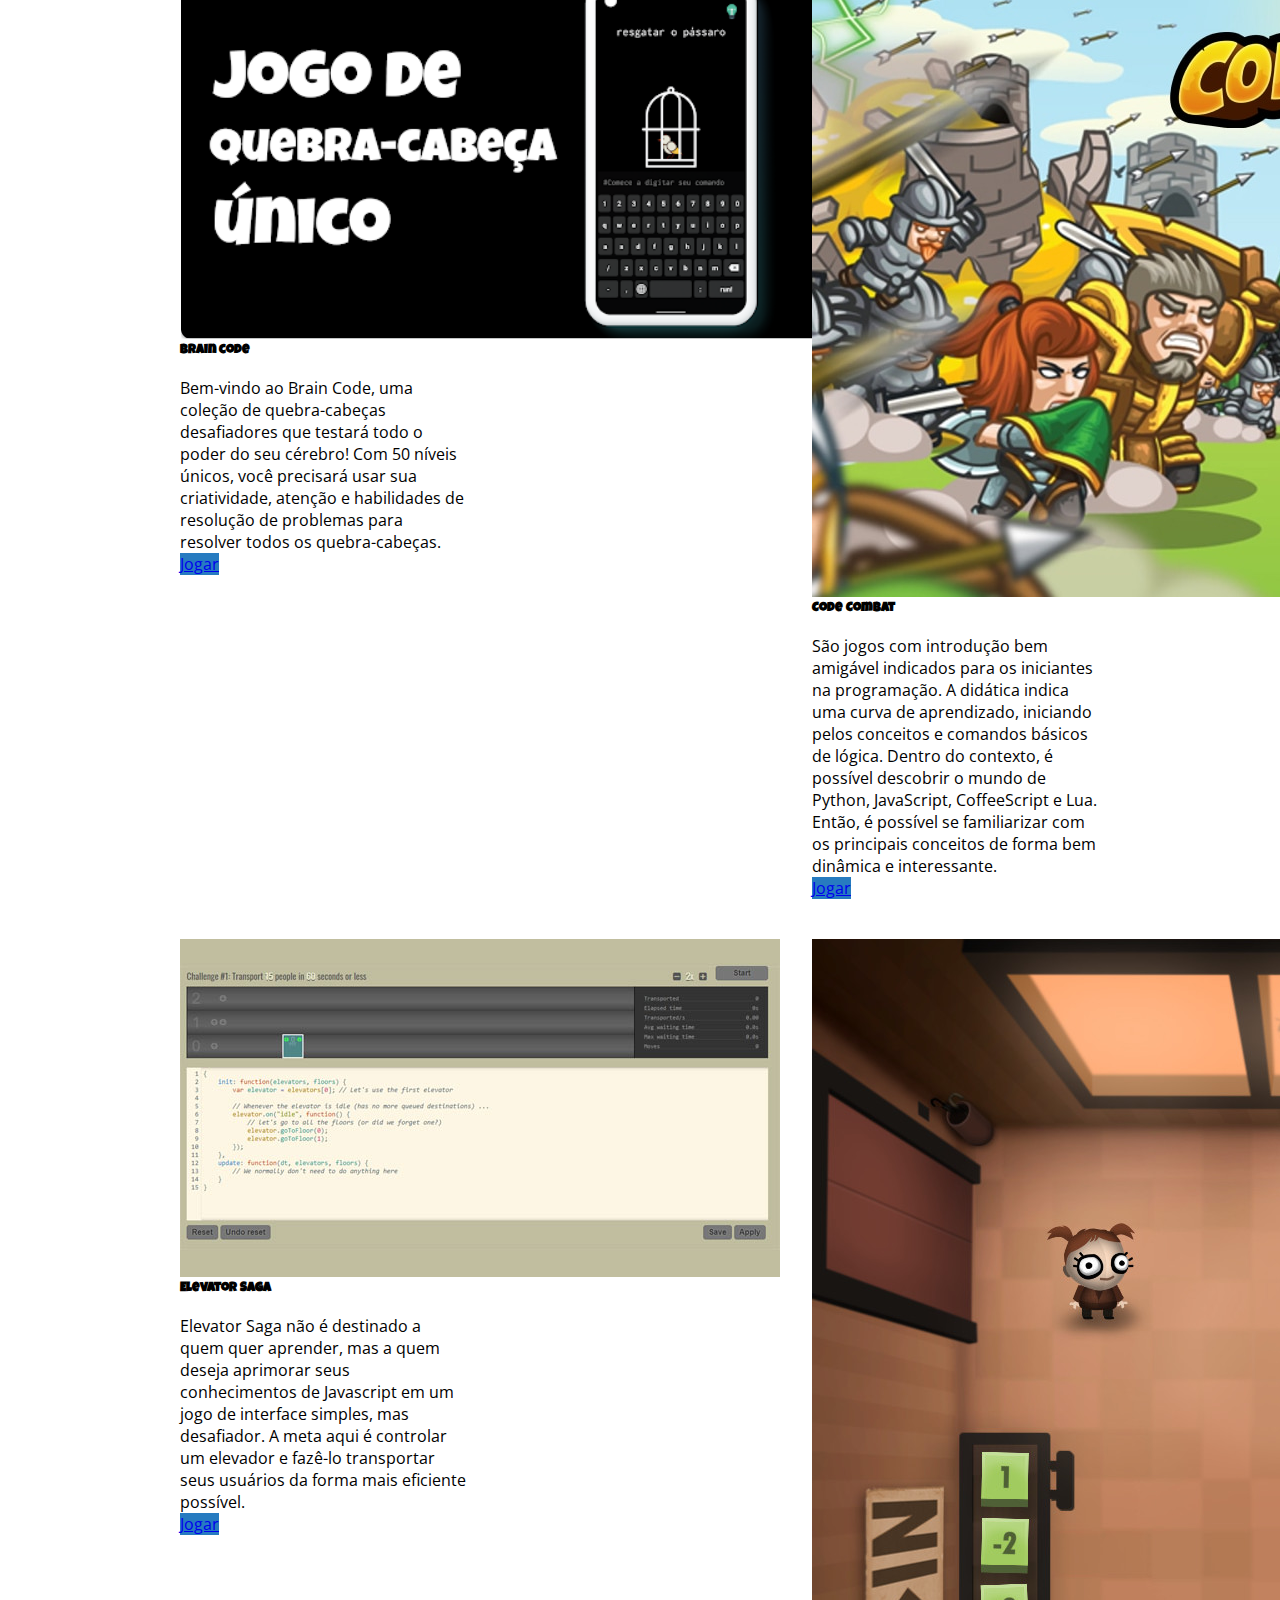
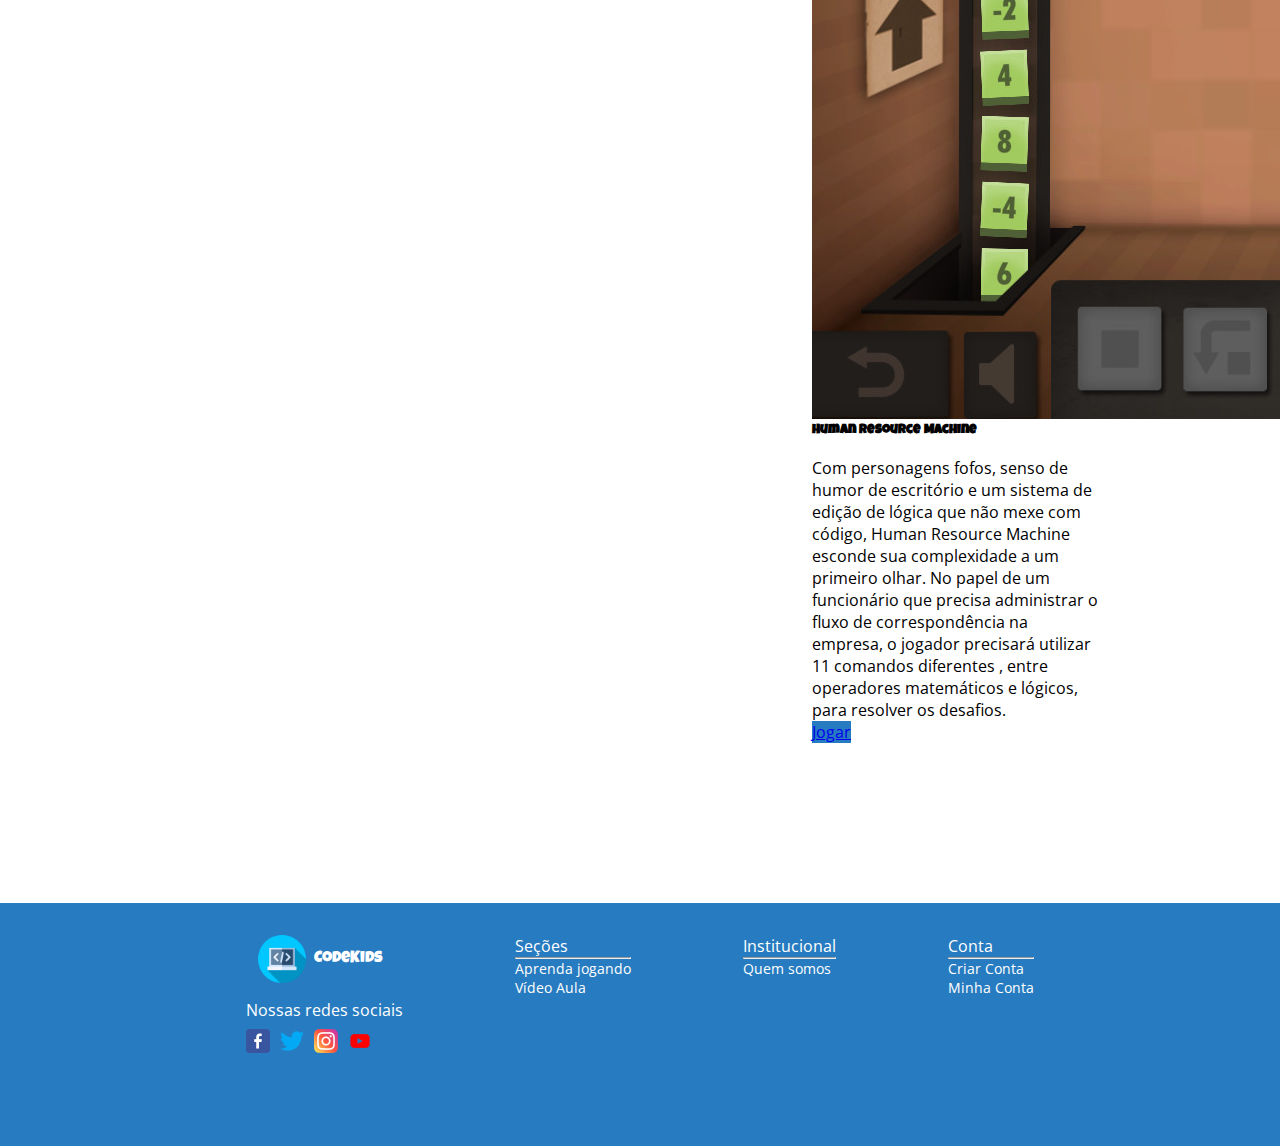
==== commit 38c9d299: "feat: Altera os textos html" ====
--- a/jogos.html
+++ b/jogos.html
@@ -83,7 +83,7 @@
     <main>
         <section class="descricao" >
             <h1>Aprenda Jogando</h1>  
-            <p>Nada de assistir vídeos ou ler textos, aqui você vai aprender jogando! Selecionamos os melhores jogos que vão te desafiar e fazer você aprender lógica e programação. Vocês estão prontos para encarar esse desafio?</p>
+            <p>Nada de assistir vídeos ou ler textos, aqui você vai aprender jogando! Selecionamos os melhores jogos que vão te desafiar e fazer você aprender lógica e programação. Você está pronto para encarar esse desafio?</p>
         </section>
         <section class="destaque">
             <div id="card-destaque" class="card-destaque"></div>
--- a/assets/css/jogos.css
+++ b/assets/css/jogos.css
@@ -1,9 +1,3 @@
-body {
-  background: url(../images/jogos/background.png);
-  background-size: 100%;
-  background-position: center;
-}
-  
   main {
     margin: 100px;
   }
@@ -16,8 +10,8 @@
   .descricao {
     text-align: center;
     margin-bottom: 50px;
+    font-size: 20px;
     font-weight: bolder;
-    font-size: 20px;
   }
 
   .destaque {
